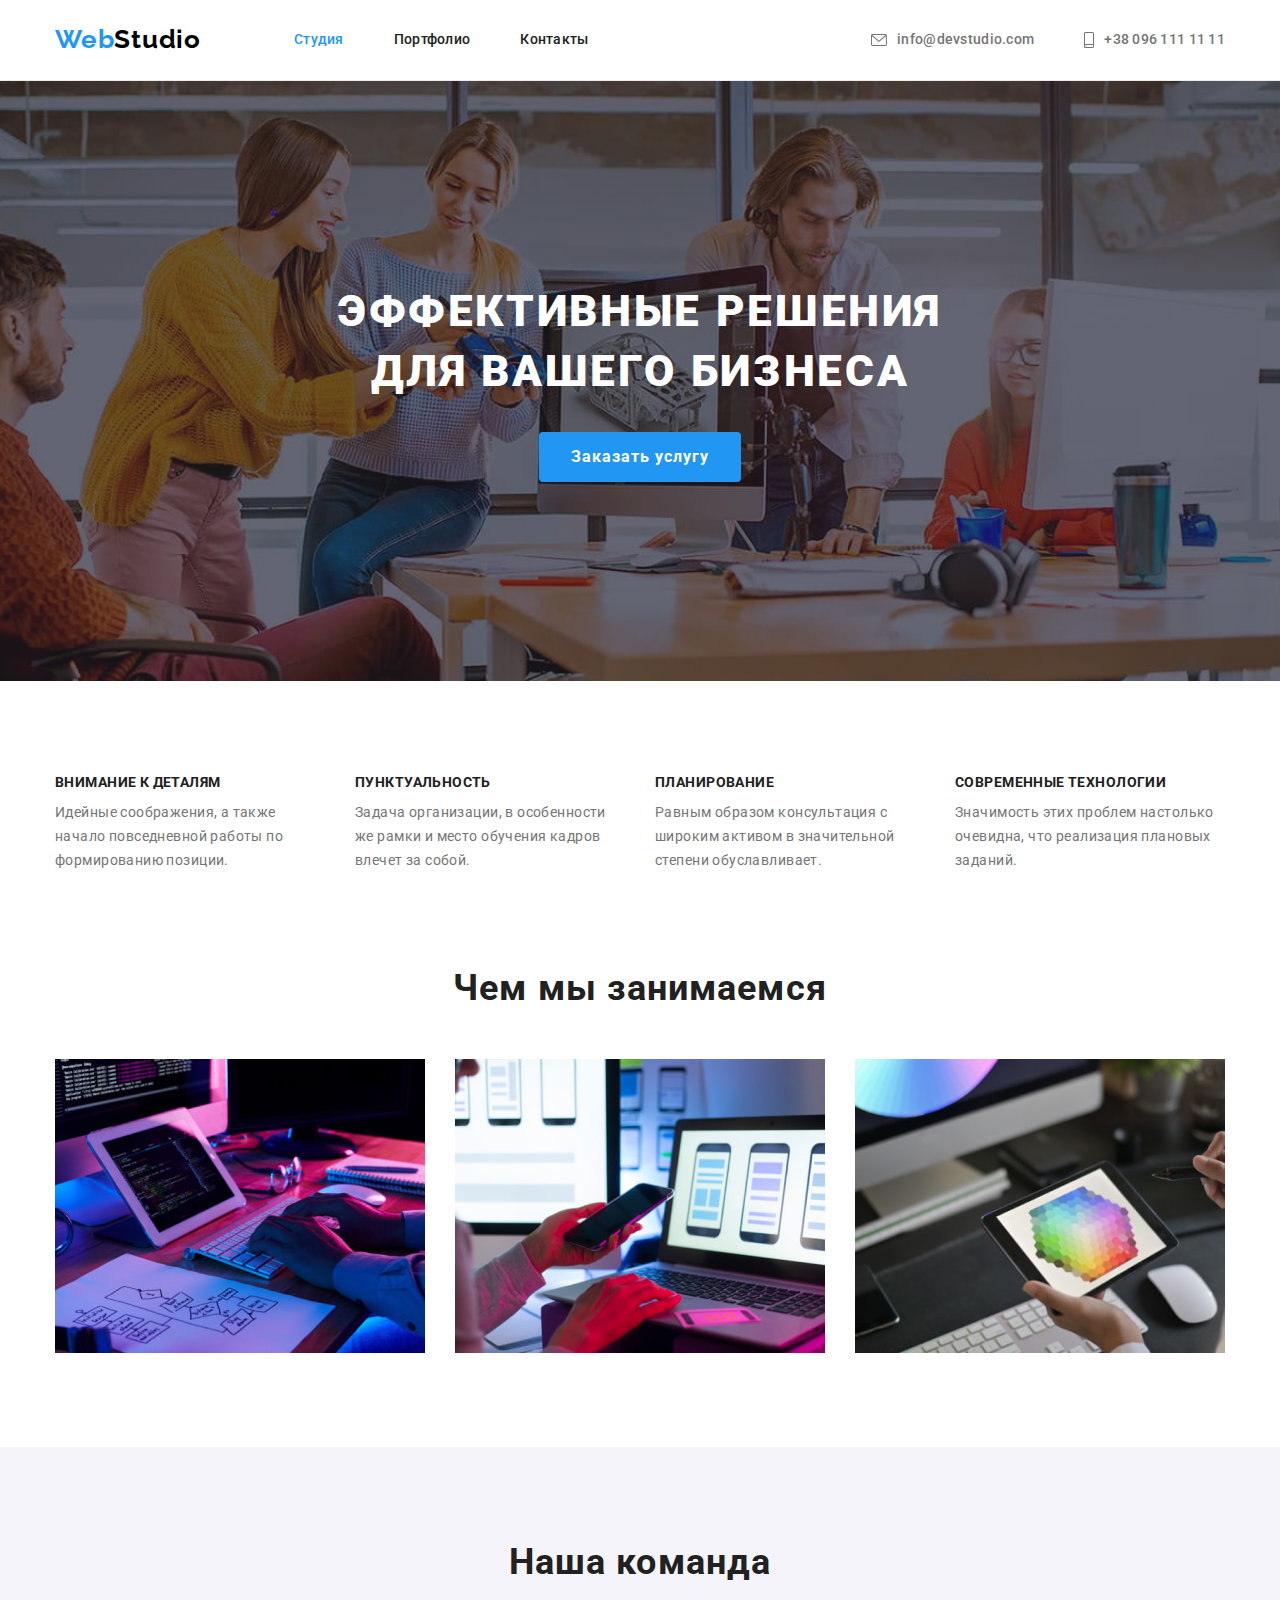
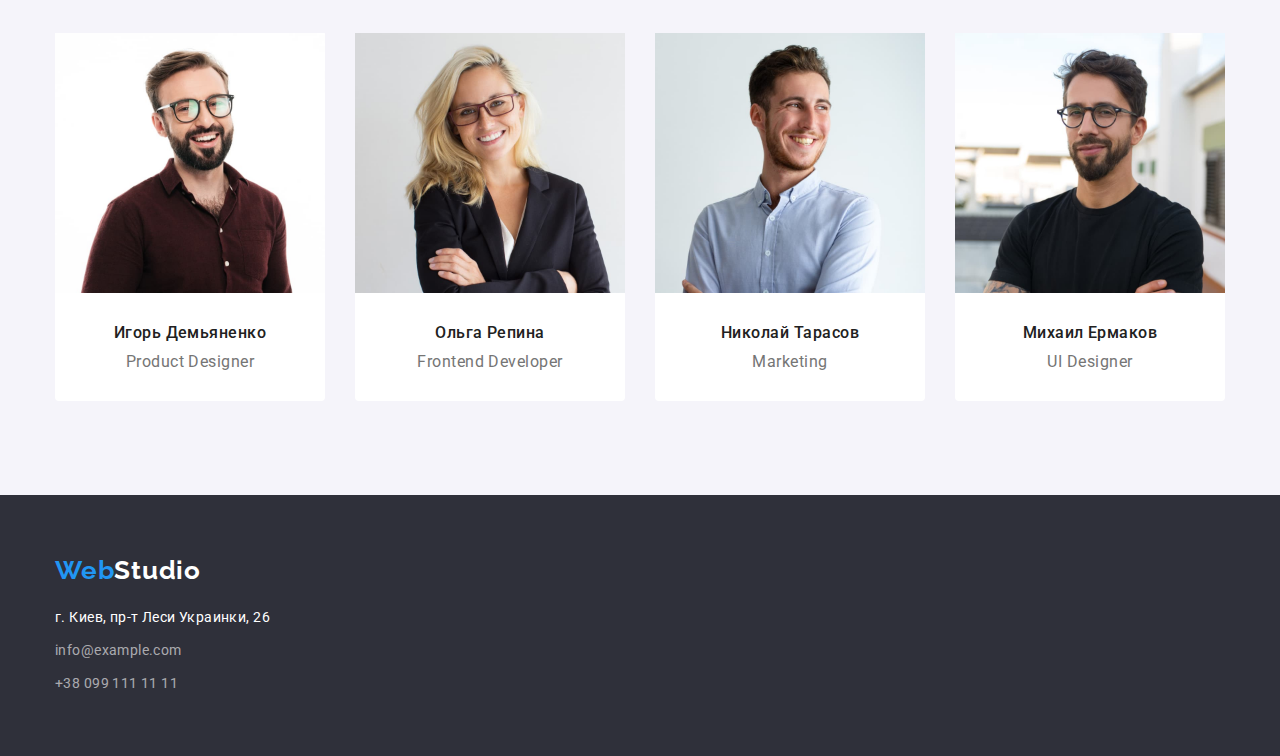
==== index.html @ 933cf980 "header icons" ====
<!DOCTYPE html>
<html lang="ru">
  <head>
    <meta charset="UTF-8" />
    <meta name="viewport" content="width=device-width, initial-scale=1.0" />
    <title>Студия</title>
    <link rel="preconnect" href="https://fonts.gstatic.com" />
    <link
      href="https://fonts.googleapis.com/css2?family=Raleway:wght@700&family=Roboto:wght@400;500;700;900&display=swap"
      rel="stylesheet"
    />
    <link rel="stylesheet" href="./css/modern-normalize.css" />
    <link rel="stylesheet" href="css/styles.css" />
  </head>
  <body>
    <header class="header">
      <div class="container header-container">
        <nav class="nav">
          <a class="logo header-logo" href="./index.html"
            >Web<span>Studio</span></a
          >
          <ul class="menu">
            <li class="menu-item">
              <a class="menu-link current" href="./index.html">Студия</a>
            </li>
            <li class="menu-item">
              <a class="menu-link" href="./portfolio.html">Портфолио</a>
            </li>
            <li class="menu-item"><a class="menu-link" href="">Контакты</a></li>
          </ul>
        </nav>
        <ul class="contacts">
          <li class="contacts-item">
            <a class="contacts-link" href="malito:info@devstudio.com"
              ><svg class="contacts-icon-envelope">
                <use href="./images/icons.svg#envelope"></use>
              </svg>
              info@devstudio.com</a
            >
          </li>
          <li class="contacts-item">
            <a class="contacts-link" href="tel:+380961111111"
              ><svg class="contacts-icon-smartphone">
                <use href="./images/icons.svg#smartphone"></use>
              </svg>
              +38 096 111 11 11</a
            >
          </li>
        </ul>
      </div>
    </header>
    <main>
      <section class="hero">
        <div class="container">
          <h1 class="hero-title">
            Эффективные решения<br />
            для вашего бизнеса
          </h1>
          <button class="hero-button" type="button">Заказать услугу</button>
        </div>
      </section>
      <section class="benefits">
        <div class="container">
          <h2 class="visually-hidden">Наши Преимущества</h2>
          <ul class="benefits-list">
            <li class="benefits-item">
              <h3 class="benefits-item-title">Внимание к деталям</h3>
              <p class="benefits-item-text">
                Идейные соображения, а также начало повседневной работы по
                формированию позиции.
              </p>
            </li>
            <li class="benefits-item">
              <h3 class="benefits-item-title">Пунктуальность</h3>
              <p class="benefits-item-text">
                Задача организации, в особенности же рамки и место обучения
                кадров влечет за собой.
              </p>
            </li>
            <li class="benefits-item">
              <h3 class="benefits-item-title">Планирование</h3>
              <p class="benefits-item-text">
                Равным образом консультация с широким активом в значительной
                степени обуславливает.
              </p>
            </li>
            <li class="benefits-item">
              <h3 class="benefits-item-title">Современные технологии</h3>
              <p class="benefits-item-text">
                Значимость этих проблем настолько очевидна, что реализация
                плановых заданий.
              </p>
            </li>
          </ul>
        </div>
      </section>
      <section class="activities">
        <div class="container">
          <h2 class="activities-title">Чем мы занимаемся</h2>
          <ul class="activities-list">
            <li class="activities-item">
              <img
                class="activities-image"
                src="./images/activities/activity1.jpg"
                alt="Разработка сайтов"
                width="370"
              />
            </li>
            <li class="activities-item">
              <img
                class="activities-image"
                src="./images/activities/activity2.jpg"
                alt="Разработка мобильных приложений"
                width="370"
              />
            </li>
            <li class="activities-item">
              <img
                class="activities-image"
                src="./images/activities/activity3.jpg"
                alt="Разработка дизайн макета сайта"
                width="370"
              />
            </li>
          </ul>
        </div>
      </section>
      <section class="team">
        <div class="container">
          <h2 class="team-title">Наша команда</h2>
          <ul class="team-list">
            <li class="team-item">
              <img
                class="team-photo"
                src="./images/team/igor.jpg"
                alt="Игорь Демьяненко"
                width="270"
              />
              <div class="team-content">
                <h3 class="team-name">Игорь Демьяненко</h3>
                <p class="team-position">Product Designer</p>
              </div>
            </li>
            <li class="team-item">
              <img
                class="team-photo"
                src="./images/team/olga.jpg"
                alt="Ольга Репина"
                width="270"
              />
              <div class="team-content">
                <h3 class="team-name">Ольга Репина</h3>
                <p class="team-position">Frontend Developer</p>
              </div>
            </li>
            <li class="team-item">
              <img
                class="team-photo"
                src="./images/team/nikolai.jpg"
                alt="Николай Тарасов"
                width="270"
              />
              <div class="team-content">
                <h3 class="team-name">Николай Тарасов</h3>
                <p class="team-position">Marketing</p>
              </div>
            </li>
            <li class="team-item">
              <img
                class="team-photo"
                src="./images/team/michail.jpg"
                alt="Михаил Ермаков"
                width="270"
              />
              <div class="team-content">
                <h3 class="team-name">Михаил Ермаков</h3>
                <p class="team-position">UI Designer</p>
              </div>
            </li>
          </ul>
        </div>
      </section>
    </main>
    <footer class="footer">
      <div class="container">
        <a class="logo footer-logo" href="./index.html"
          >Web<span>Studio</span></a
        >
        <address class="address">
          <p class="address-text">г. Киев, пр-т Леси Украинки, 26</p>
          <ul class="address-list">
            <li class="address-item">
              <a class="address-link" href="malito:info@example.com"
                >info@example.com</a
              >
            </li>
            <li class="address-item">
              <a class="address-link" href="tel:+380991111111"
                >+38 099 111 11 11</a
              >
            </li>
          </ul>
        </address>
      </div>
    </footer>
  </body>
</html>
---- css/styles.css ----
:root {
  --main-text-color: #757575;
  --title-text-color: #212121;
  --white-text-color: #ffffff;
  --black-text-color: #000000;
  --main-bg-color: #ffffff;
  --address-color-link: rgba(255, 255, 255, 0.6);
  --secondary-bg-color: #f5f4fa;
  --footer-bg-color: #2f303a;
  --hero-bg-color: #c4c4c4;
  --hero-overlay-color: rgba(47, 48, 58, 0.4);
  --accent-color: #2196f3;
  --border-color: #ececec;
  --border-color-works: #eeeeee;
}

body {
  font-family: Roboto, sans-serif;
  font-weight: 400;
  color: var(--main-text-color);
  background-color: var(--main-bg-color);
}

.visually-hidden {
  position: absolute;
  width: 1px;
  height: 1px;
  margin: -1px;
  border: 0;
  padding: 0;

  white-space: nowrap;
  clip-path: inset(100%);
  clip: rect(0 0 0 0);
  overflow: hidden;
}

.container {
  width: 1200px;
  margin-left: auto;
  margin-right: auto;
  padding-left: 15px;
  padding-right: 15px;
}

header,
footer,
section {
  max-width: 1600px;
  margin: 0 auto;
}

/* HEADER */

.header {
  border-bottom: 1px solid var(--border-color);
}

.header-container {
  display: flex;
  align-items: center;
}

.nav {
  display: flex;
  align-items: center;
}

.logo {
  font-family: Raleway, sans-serif;
  font-size: 26px;
  font-weight: 700;
  line-height: 1.19;
  letter-spacing: 0.03em;
  color: var(--accent-color);
}

.header-logo {
  margin-right: 93px;
  padding-top: 24px;
  padding-bottom: 25px;
}

.header-logo span {
  color: var(--black-text-color);
}

/* Menu */

.menu {
  display: flex;
}

.menu-item:not(:last-child) {
  margin-right: 50px;
}

.menu-link {
  display: block;
  padding-top: 32px;
  padding-bottom: 32px;

  font-size: 14px;
  font-weight: 500;
  line-height: 1.14;
  letter-spacing: 0.02em;
  color: var(--title-text-color);
}

.current {
  color: var(--accent-color);
}

.contacts {
  display: flex;
  margin-left: auto;
}

.contacts-item + .contacts-item {
  margin-left: 50px;
}

.contacts-link {
  display: flex;
  align-items: center;
  padding-top: 32px;
  padding-bottom: 32px;

  font-size: 14px;
  font-weight: 500;
  line-height: 1.14;
  letter-spacing: 0.02em;
  color: currentColor;
}

.contacts-icon-envelope {
  width: 16px;
  height: 12px;
  margin-right: 10px;
  fill: currentColor;
}

.contacts-icon-smartphone {
  width: 10px;
  height: 16px;
  margin-right: 10px;
  fill: currentColor;
}

.menu-link:hover,
.menu-link:focus,
.contacts-link:hover,
.contacts-link:focus {
  color: var(--accent-color);
  fill: var(--accent-color);
}

/* FOOTER */
.footer {
  background-color: var(--footer-bg-color);
  padding-top: 60px;
  padding-bottom: 60px;
}

.footer-logo {
  display: block;
  margin-bottom: 20px;
}

.footer-logo span {
  color: var(--white-text-color);
}

.address {
  font-size: 14px;
  font-style: inherit;
  line-height: 1.71;
  letter-spacing: 0.03em;
  color: var(--white-text-color);
}

.address-text {
  margin-bottom: 9px;
}

.address-item:not(:last-child) {
  margin-bottom: 9px;
}

.address-link {
  color: var(--address-color-link);
}

.address-link:hover,
.address-link:focus {
  color: var(--accent-color);
}

/* СТУДИЯ */

/* Hero */

.hero {
  padding-top: 200px;
  padding-bottom: 200px;
  height: 600px;

  text-align: center;

  background-color: var(--hero-bg-color);
  background-image: linear-gradient(
      to right,
      var(--hero-overlay-color),
      var(--hero-overlay-color)
    ),
    url(../images/hero.jpg);
  background-repeat: no-repeat;
  background-position: center, center -150px;
  background-size: cover, 1600px;
}

.hero-title {
  margin-bottom: 30px;

  font-size: 44px;
  font-weight: 900;
  line-height: 1.37;
  letter-spacing: 0.06em;
  text-transform: uppercase;
  color: var(--white-text-color);
}

.hero-button {
  padding-top: 10px;
  padding-bottom: 10px;
  padding-right: 32px;
  padding-left: 32px;

  font-size: 16px;
  font-weight: 700;
  line-height: 1.88;
  letter-spacing: 0.06em;
  color: var(--white-text-color);

  border: none;
  border-radius: 4px;
  cursor: pointer;
  background-color: var(--accent-color);
}

/* Benefits */

.benefits {
  padding-top: 94px;
  padding-bottom: 94px;
}

.benefits-list {
  display: flex;
  flex-wrap: wrap;
  margin-top: -30px;
  margin-left: -30px;
}

.benefits-item {
  flex-basis: calc(100% / 4 - 30px);
  margin-top: 30px;
  margin-left: 30px;
}

.benefits-item-title {
  margin-bottom: 10px;

  font-size: 14px;
  line-height: 1.14;
  letter-spacing: 0.03em;
  text-transform: uppercase;
}

.benefits-item-text {
  font-size: 14px;
  line-height: 1.71;
  letter-spacing: 0.03em;
}

/* Чем мы занимаемся */

.activities {
  padding-bottom: 94px;
}

.activities-title {
  margin-bottom: 50px;

  font-size: 36px;
  line-height: 1.17;
  letter-spacing: 0.03em;
  text-align: center;
}

.activities-list {
  display: flex;
  flex-wrap: wrap;
  margin-top: -30px;
  margin-left: -30px;
}

.activities-item {
  margin-top: 30px;
  margin-left: 30px;
  flex-basis: calc(100% / 3 - 30px);
}

/* Наша команда */

.team {
  padding-top: 94px;
  padding-bottom: 94px;

  background-color: var(--secondary-bg-color);
}

.team-title {
  margin-bottom: 50px;

  font-size: 36px;
  line-height: 1.17;
  letter-spacing: 0.03em;
  text-align: center;
}

.team-list {
  display: flex;
  flex-wrap: wrap;
  margin-top: -30px;
  margin-left: -30px;
}

.team-item {
  flex-basis: calc(100% / 4 - 30px);
  margin-top: 30px;
  margin-left: 30px;

  border-bottom-left-radius: 4px;
  border-bottom-right-radius: 4px;
  background-color: var(--main-bg-color);
}

.team-content {
  padding-top: 30px;
  padding-right: 20px;
  padding-bottom: 30px;
  padding-left: 20px;

  text-align: center;
}

.team-name {
  margin-bottom: 10px;

  font-size: 16px;
  font-weight: 500;
  line-height: 1.19;
  letter-spacing: 0.03em;
}

.team-position {
  font-size: 16px;
  line-height: 1.19;
  letter-spacing: 0.03em;
}

/* ПОРТФОЛИО */

/* Фильтры */

.works {
  padding-top: 94px;
  padding-bottom: 94px;
}

.filters {
  display: flex;
  justify-content: center;
  margin-bottom: 50px;
}

.filters-item:not(:last-child) {
  margin-right: 8px;
}

.filters-button {
  padding-top: 6px;
  padding-bottom: 6px;
  padding-right: 22px;
  padding-left: 22px;

  font-size: 16px;
  font-weight: 500;
  line-height: 1.63;
  letter-spacing: 0.03em;
  color: var(--title-text-color);

  border: none;
  border-radius: 4px;
  cursor: pointer;
  background-color: var(--secondary-bg-color);
}

.filters-button:hover,
.filters-button:focus {
  background-color: var(--accent-color);
  color: var(--white-text-color);
}

/* Наши работы */

.works-list {
  display: flex;
  flex-wrap: wrap;
  margin-top: -30px;
  margin-left: -30px;
}

.works-item {
  margin-top: 30px;
  margin-left: 30px;
  flex-basis: calc(100% / 3 - 30px);
}

.works-content {
  padding-top: 20px;
  padding-bottom: 20px;
  padding-right: 24px;
  padding-left: 24px;

  border-right: 1px solid var(--border-color-works);
  border-left: 1px solid var(--border-color-works);
  border-bottom: 1px solid var(--border-color-works);
}

.works-item-title {
  margin-bottom: 4px;

  font-size: 18px;
  line-height: 2;
  letter-spacing: 0.06em;
}

.works-item-text {
  font-size: 16px;
  line-height: 1.88;
  letter-spacing: 0.03em;
}
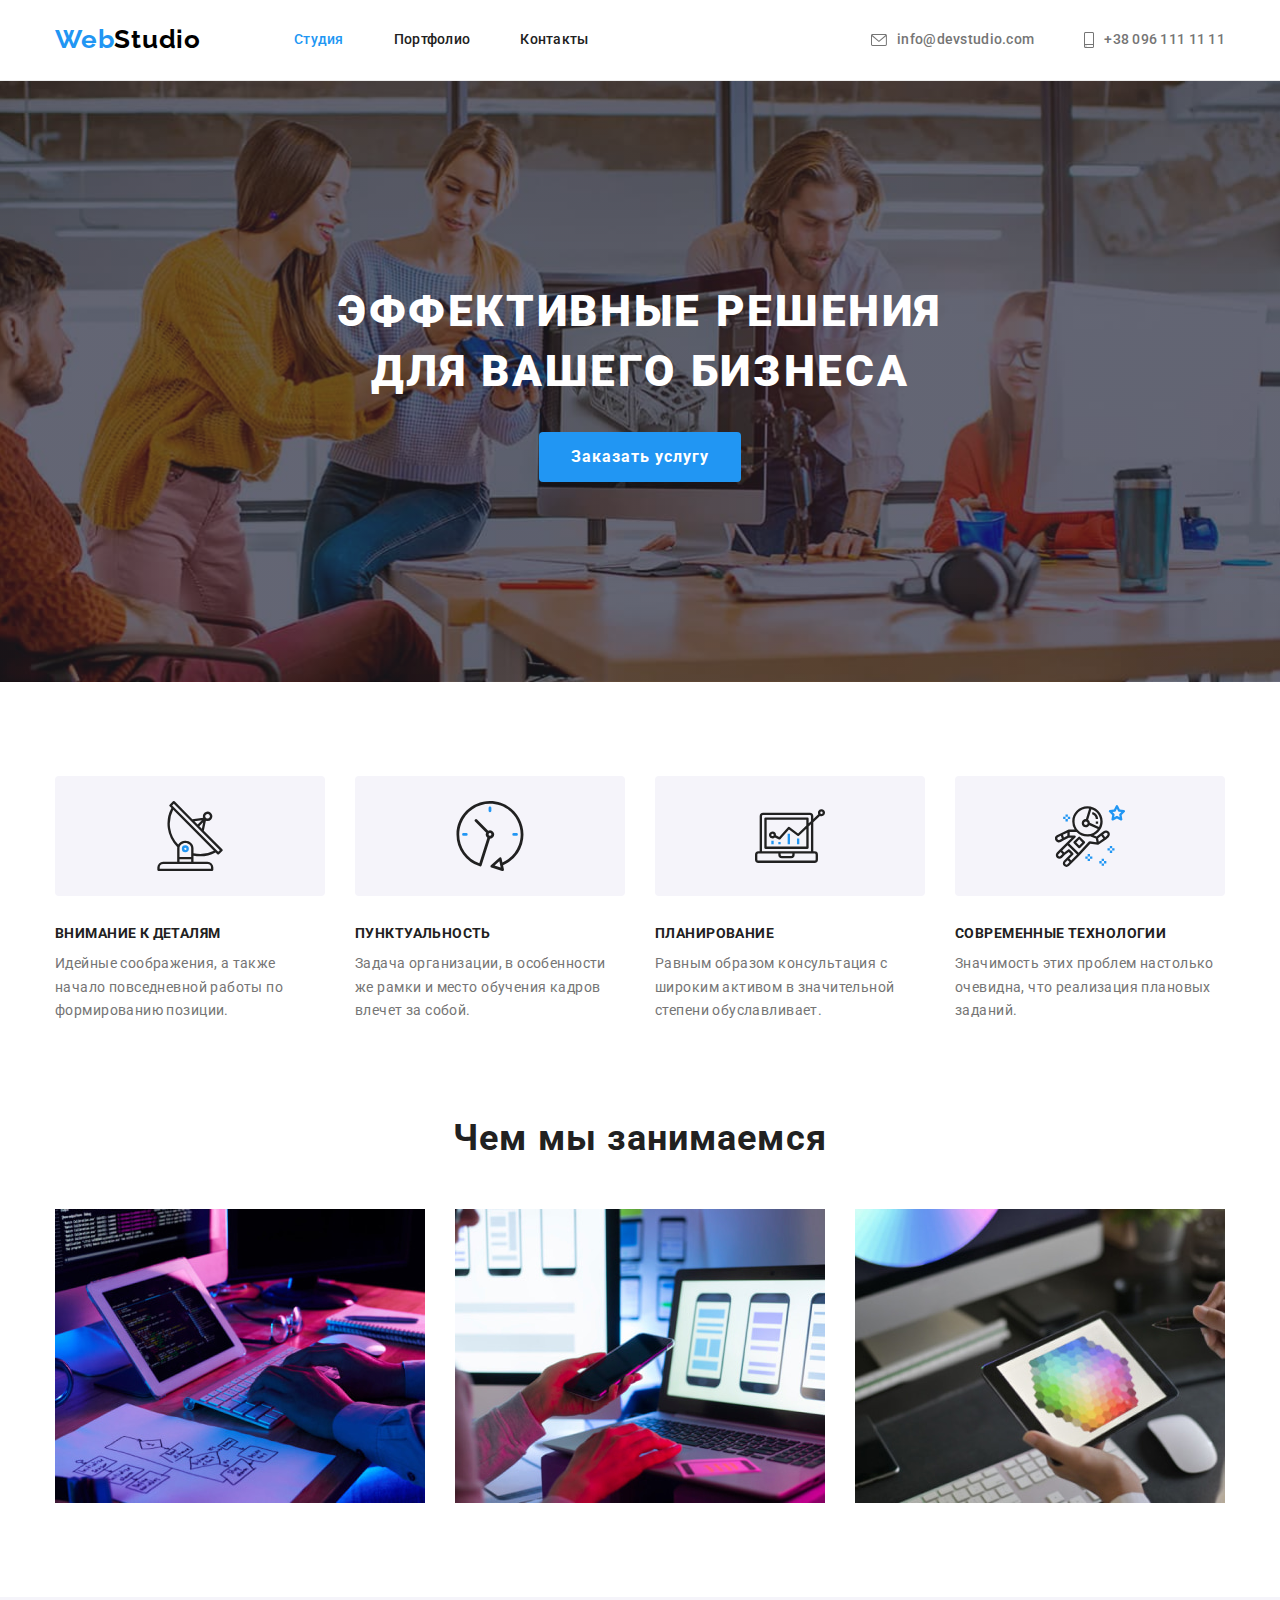
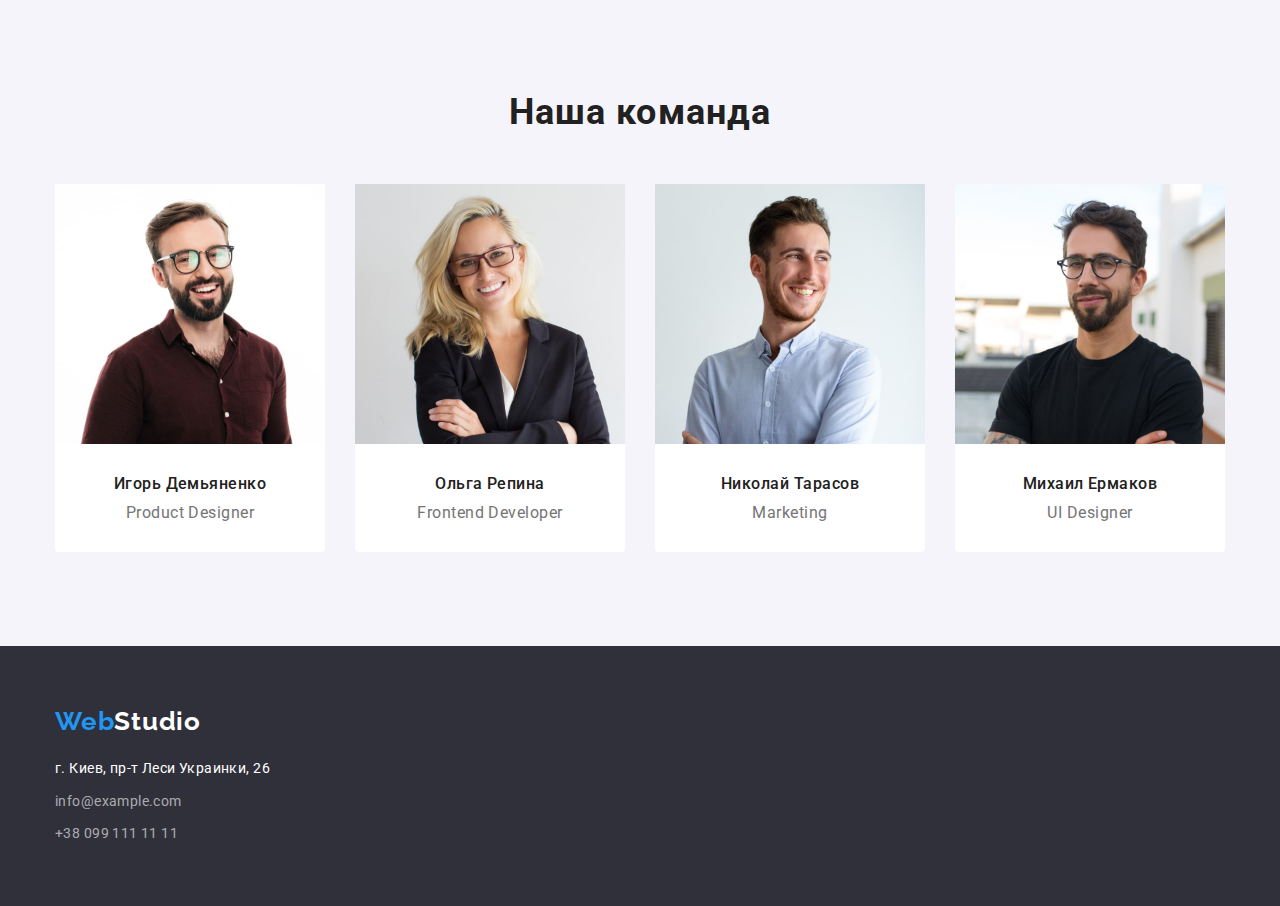
==== commit 428b1abb: "added icons to benefits" ====
--- a/index.html
+++ b/index.html
@@ -64,6 +64,11 @@
           <h2 class="visually-hidden">Наши Преимущества</h2>
           <ul class="benefits-list">
             <li class="benefits-item">
+              <div class="benefits-thumb">
+                <svg class="benefits-svg">
+                  <use href="./images/icons.svg#antenna"></use>
+                </svg>
+              </div>
               <h3 class="benefits-item-title">Внимание к деталям</h3>
               <p class="benefits-item-text">
                 Идейные соображения, а также начало повседневной работы по
@@ -71,6 +76,11 @@
               </p>
             </li>
             <li class="benefits-item">
+              <div class="benefits-thumb">
+                <svg class="benefits-svg">
+                  <use href="./images/icons.svg#clock"></use>
+                </svg>
+              </div>
               <h3 class="benefits-item-title">Пунктуальность</h3>
               <p class="benefits-item-text">
                 Задача организации, в особенности же рамки и место обучения
@@ -78,6 +88,11 @@
               </p>
             </li>
             <li class="benefits-item">
+              <div class="benefits-thumb">
+                <svg class="benefits-svg">
+                  <use href="./images/icons.svg#diagram"></use>
+                </svg>
+              </div>
               <h3 class="benefits-item-title">Планирование</h3>
               <p class="benefits-item-text">
                 Равным образом консультация с широким активом в значительной
@@ -85,6 +100,11 @@
               </p>
             </li>
             <li class="benefits-item">
+              <div class="benefits-thumb">
+                <svg class="benefits-svg">
+                  <use href="./images/icons.svg#astronaut"></use>
+                </svg>
+              </div>
               <h3 class="benefits-item-title">Современные технологии</h3>
               <p class="benefits-item-text">
                 Значимость этих проблем настолько очевидна, что реализация
--- a/css/styles.css
+++ b/css/styles.css
@@ -203,7 +203,6 @@
 .hero {
   padding-top: 200px;
   padding-bottom: 200px;
-  height: 600px;
 
   text-align: center;
 
@@ -215,8 +214,8 @@
     ),
     url(../images/hero.jpg);
   background-repeat: no-repeat;
-  background-position: center, center -150px;
-  background-size: cover, 1600px;
+  background-position: center;
+  background-size: cover;
 }
 
 .hero-title {
@@ -268,6 +267,23 @@
   margin-left: 30px;
 }
 
+.benefits-thumb {
+  margin-bottom: 30px;
+  display: flex;
+  justify-content: center;
+  align-items: center;
+  width: 270px;
+  height: 120px;
+
+  border-radius: 4px;
+  background-color: var(--secondary-bg-color);
+}
+
+.benefits-svg {
+  width: 70px;
+  height: 70px;
+}
+
 .benefits-item-title {
   margin-bottom: 10px;
 
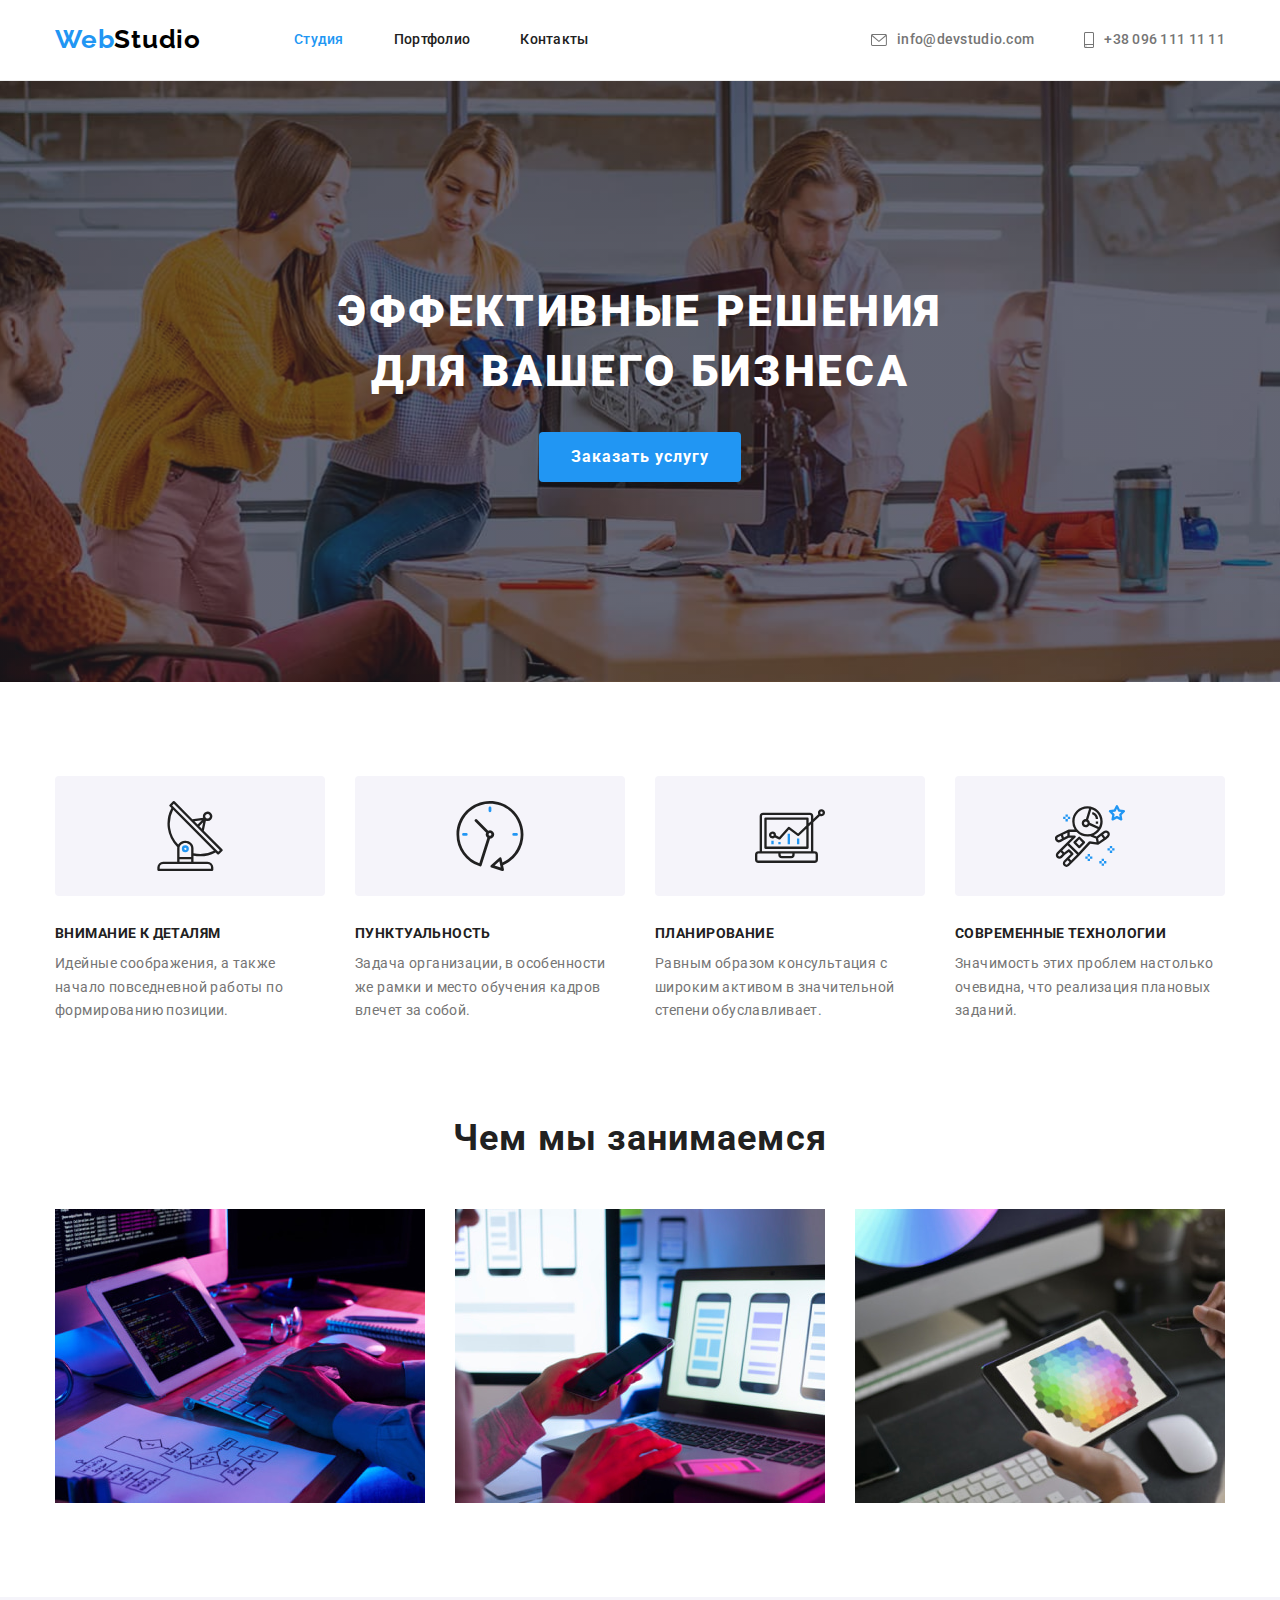
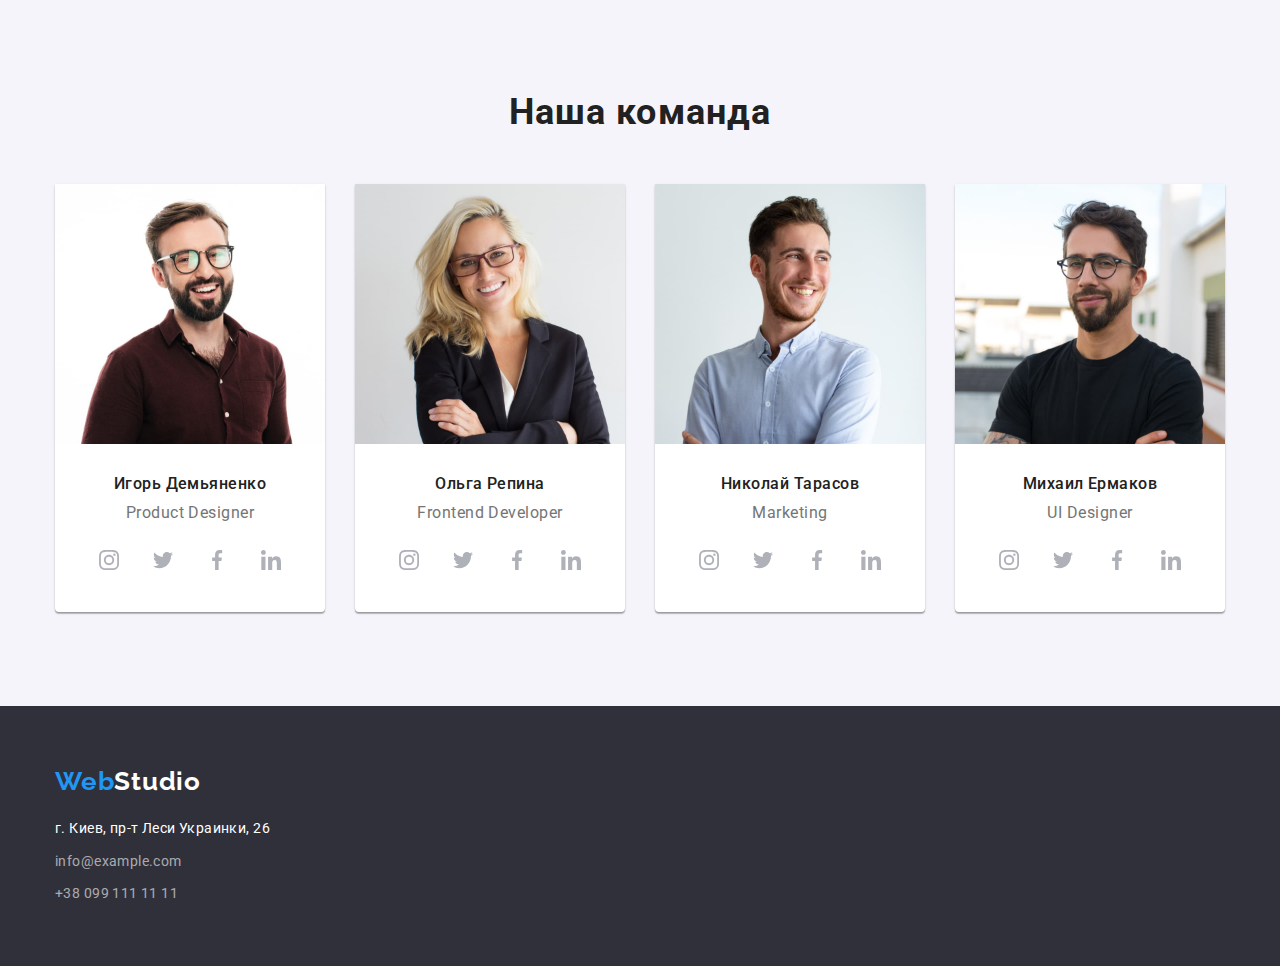
==== commit 7679f90f: "added social icons and shadows to team cards" ====
--- a/index.html
+++ b/index.html
@@ -159,6 +159,36 @@
               <div class="team-content">
                 <h3 class="team-name">Игорь Демьяненко</h3>
                 <p class="team-position">Product Designer</p>
+                <ul class="team-social">
+                  <li class="team-social-item">
+                    <a href="https://instagram.com" class="team-social-link">
+                      <svg class="team-social-svg">
+                        <use href="./images/icons.svg#instagram"></use>
+                      </svg>
+                    </a>
+                  </li>
+                  <li class="team-social-item">
+                    <a href="https://twitter.com" class="team-social-link">
+                      <svg class="team-social-svg">
+                        <use href="./images/icons.svg#twitter"></use>
+                      </svg>
+                    </a>
+                  </li>
+                  <li class="team-social-item">
+                    <a href="https://facebook.com" class="team-social-link">
+                      <svg class="team-social-svg">
+                        <use href="./images/icons.svg#facebook"></use>
+                      </svg>
+                    </a>
+                  </li>
+                  <li class="team-social-item">
+                    <a href="https://linkedin.com" class="team-social-link">
+                      <svg class="team-social-svg">
+                        <use href="./images/icons.svg#linkedin"></use>
+                      </svg>
+                    </a>
+                  </li>
+                </ul>
               </div>
             </li>
             <li class="team-item">
@@ -171,6 +201,36 @@
               <div class="team-content">
                 <h3 class="team-name">Ольга Репина</h3>
                 <p class="team-position">Frontend Developer</p>
+                <ul class="team-social">
+                  <li class="team-social-item">
+                    <a href="https://instagram.com" class="team-social-link">
+                      <svg class="team-social-svg">
+                        <use href="./images/icons.svg#instagram"></use>
+                      </svg>
+                    </a>
+                  </li>
+                  <li class="team-social-item">
+                    <a href="https://twitter.com" class="team-social-link">
+                      <svg class="team-social-svg">
+                        <use href="./images/icons.svg#twitter"></use>
+                      </svg>
+                    </a>
+                  </li>
+                  <li class="team-social-item">
+                    <a href="https://facebook.com" class="team-social-link">
+                      <svg class="team-social-svg">
+                        <use href="./images/icons.svg#facebook"></use>
+                      </svg>
+                    </a>
+                  </li>
+                  <li class="team-social-item">
+                    <a href="https://linkedin.com" class="team-social-link">
+                      <svg class="team-social-svg">
+                        <use href="./images/icons.svg#linkedin"></use>
+                      </svg>
+                    </a>
+                  </li>
+                </ul>
               </div>
             </li>
             <li class="team-item">
@@ -183,6 +243,36 @@
               <div class="team-content">
                 <h3 class="team-name">Николай Тарасов</h3>
                 <p class="team-position">Marketing</p>
+                <ul class="team-social">
+                  <li class="team-social-item">
+                    <a href="https://instagram.com" class="team-social-link">
+                      <svg class="team-social-svg">
+                        <use href="./images/icons.svg#instagram"></use>
+                      </svg>
+                    </a>
+                  </li>
+                  <li class="team-social-item">
+                    <a href="https://twitter.com" class="team-social-link">
+                      <svg class="team-social-svg">
+                        <use href="./images/icons.svg#twitter"></use>
+                      </svg>
+                    </a>
+                  </li>
+                  <li class="team-social-item">
+                    <a href="https://facebook.com" class="team-social-link">
+                      <svg class="team-social-svg">
+                        <use href="./images/icons.svg#facebook"></use>
+                      </svg>
+                    </a>
+                  </li>
+                  <li class="team-social-item">
+                    <a href="https://linkedin.com" class="team-social-link">
+                      <svg class="team-social-svg">
+                        <use href="./images/icons.svg#linkedin"></use>
+                      </svg>
+                    </a>
+                  </li>
+                </ul>
               </div>
             </li>
             <li class="team-item">
@@ -195,6 +285,36 @@
               <div class="team-content">
                 <h3 class="team-name">Михаил Ермаков</h3>
                 <p class="team-position">UI Designer</p>
+                <ul class="team-social">
+                  <li class="team-social-item">
+                    <a href="https://instagram.com" class="team-social-link">
+                      <svg class="team-social-svg">
+                        <use href="./images/icons.svg#instagram"></use>
+                      </svg>
+                    </a>
+                  </li>
+                  <li class="team-social-item">
+                    <a href="https://twitter.com" class="team-social-link">
+                      <svg class="team-social-svg">
+                        <use href="./images/icons.svg#twitter"></use>
+                      </svg>
+                    </a>
+                  </li>
+                  <li class="team-social-item">
+                    <a href="https://facebook.com" class="team-social-link">
+                      <svg class="team-social-svg">
+                        <use href="./images/icons.svg#facebook"></use>
+                      </svg>
+                    </a>
+                  </li>
+                  <li class="team-social-item">
+                    <a href="https://linkedin.com" class="team-social-link">
+                      <svg class="team-social-svg">
+                        <use href="./images/icons.svg#linkedin"></use>
+                      </svg>
+                    </a>
+                  </li>
+                </ul>
               </div>
             </li>
           </ul>
--- a/css/styles.css
+++ b/css/styles.css
@@ -12,6 +12,8 @@
   --accent-color: #2196f3;
   --border-color: #ececec;
   --border-color-works: #eeeeee;
+  --team-svg-color: #afb1b8;
+  --team-svg-white-color: #ffffff;
 }
 
 body {
@@ -360,6 +362,8 @@
   border-bottom-left-radius: 4px;
   border-bottom-right-radius: 4px;
   background-color: var(--main-bg-color);
+  box-shadow: 0px 1px 3px rgba(0, 0, 0, 0.12), 0px 1px 1px rgba(0, 0, 0, 0.14),
+    0px 2px 1px rgba(0, 0, 0, 0.2);
 }
 
 .team-content {
@@ -381,9 +385,45 @@
 }
 
 .team-position {
+  margin-bottom: 16px;
+
   font-size: 16px;
   line-height: 1.19;
   letter-spacing: 0.03em;
+}
+
+.team-social {
+  display: flex;
+  justify-content: center;
+}
+
+.team-social-item:not(:last-child) {
+  margin-right: 10px;
+}
+
+.team-social-link {
+  display: flex;
+  justify-content: center;
+  align-items: center;
+  width: 44px;
+  height: 44px;
+  border-radius: 50%;
+}
+
+.team-social-svg {
+  width: 20px;
+  height: 20px;
+  fill: var(--team-svg-color);
+}
+
+.team-social-link:hover,
+.team-social-link:focus {
+  background-color: var(--accent-color);
+}
+
+.team-social-link:hover .team-social-svg,
+.team-social-link:focus .team-social-svg {
+  fill: var(--team-svg-white-color);
 }
 
 /* ПОРТФОЛИО */
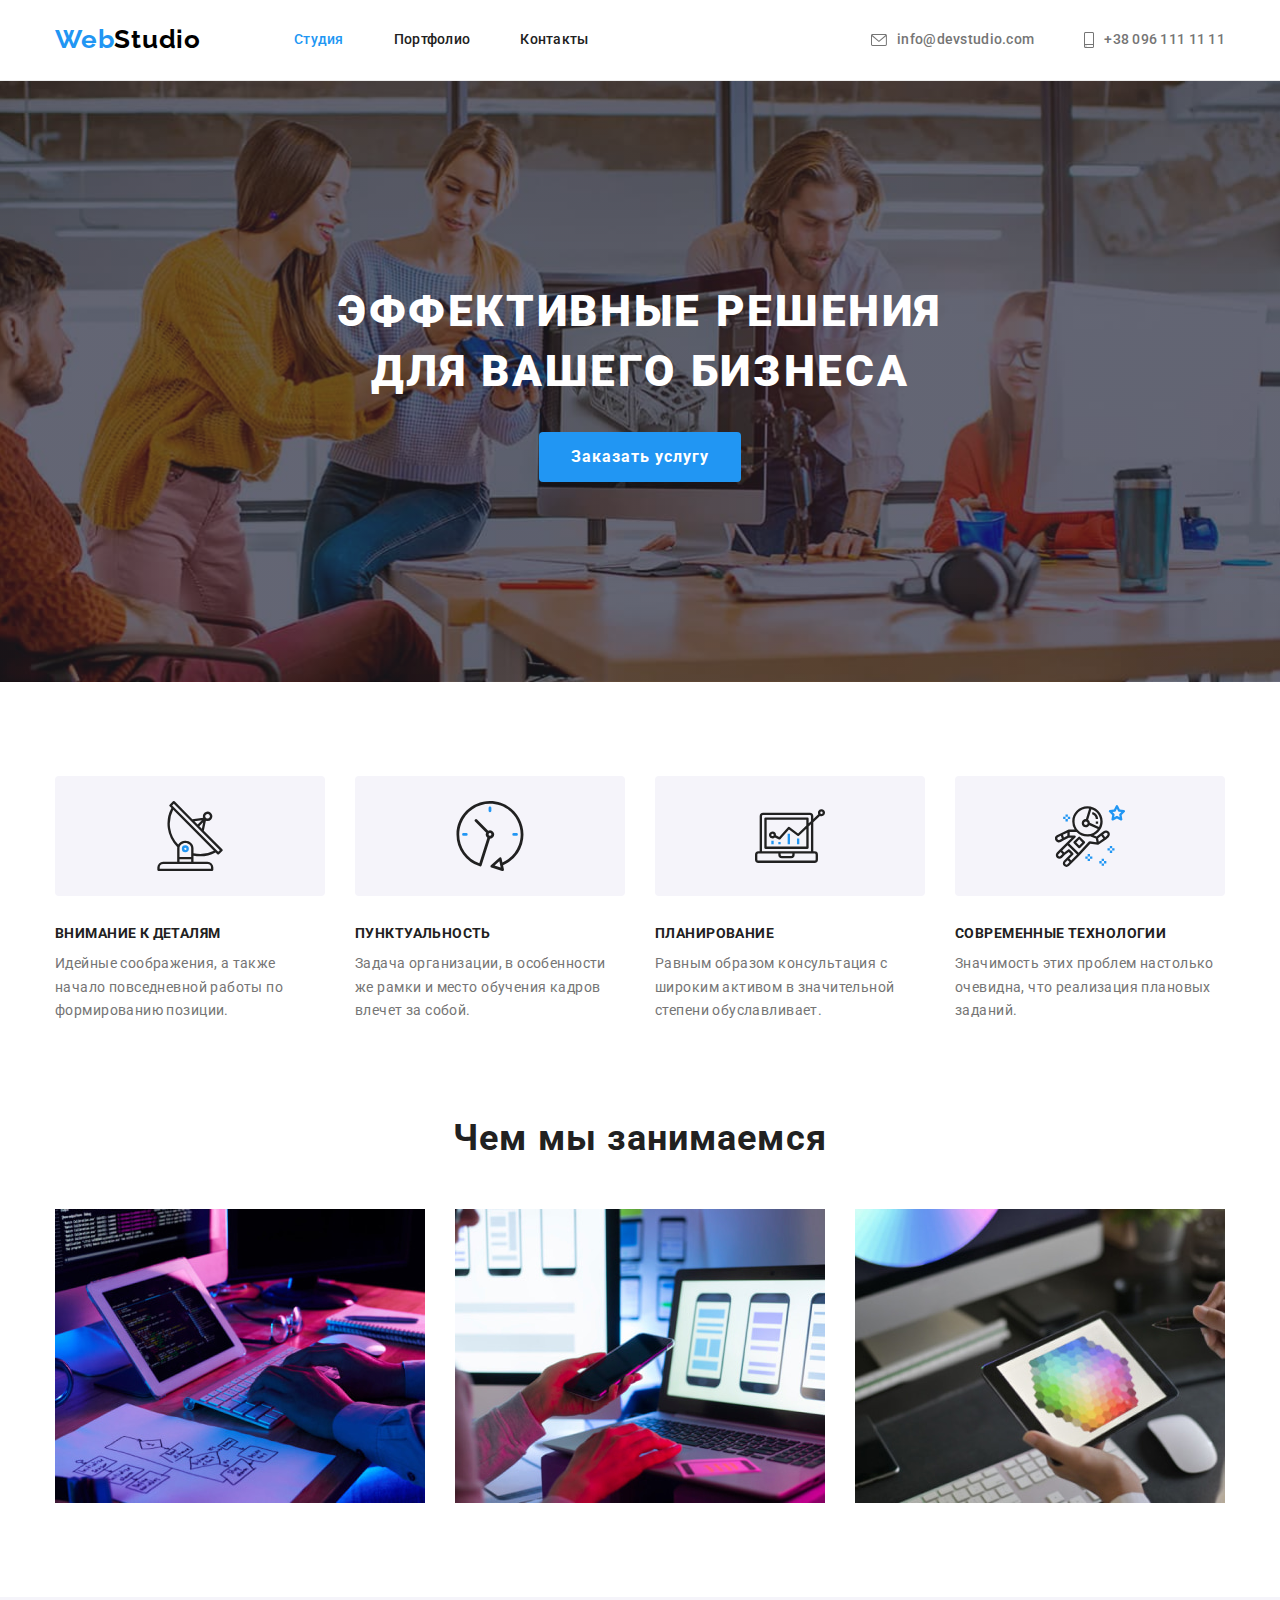
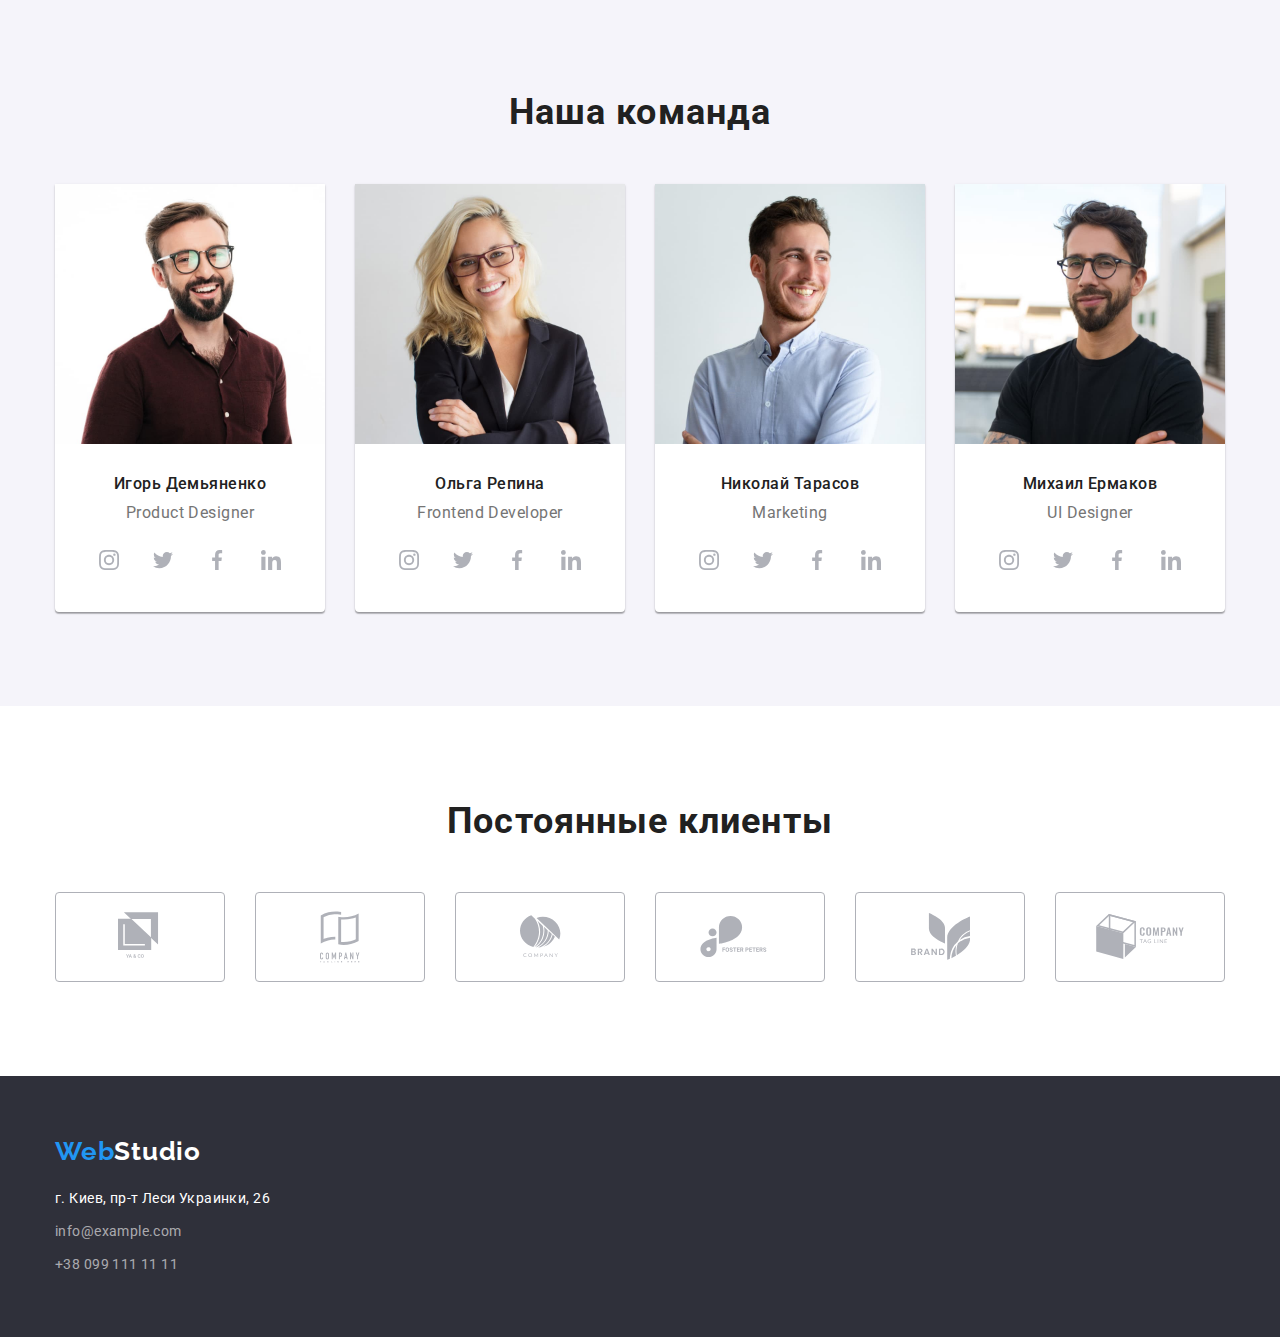
==== commit 0a940606: "added section clients" ====
--- a/index.html
+++ b/index.html
@@ -161,28 +161,44 @@
                 <p class="team-position">Product Designer</p>
                 <ul class="team-social">
                   <li class="team-social-item">
-                    <a href="https://instagram.com" class="team-social-link">
+                    <a
+                      href="https://instagram.com"
+                      class="team-social-link"
+                      target="_blank"
+                    >
                       <svg class="team-social-svg">
                         <use href="./images/icons.svg#instagram"></use>
                       </svg>
                     </a>
                   </li>
                   <li class="team-social-item">
-                    <a href="https://twitter.com" class="team-social-link">
+                    <a
+                      href="https://twitter.com"
+                      class="team-social-link"
+                      target="_blank"
+                    >
                       <svg class="team-social-svg">
                         <use href="./images/icons.svg#twitter"></use>
                       </svg>
                     </a>
                   </li>
                   <li class="team-social-item">
-                    <a href="https://facebook.com" class="team-social-link">
+                    <a
+                      href="https://facebook.com"
+                      class="team-social-link"
+                      target="_blank"
+                    >
                       <svg class="team-social-svg">
                         <use href="./images/icons.svg#facebook"></use>
                       </svg>
                     </a>
                   </li>
                   <li class="team-social-item">
-                    <a href="https://linkedin.com" class="team-social-link">
+                    <a
+                      href="https://linkedin.com"
+                      class="team-social-link"
+                      target="_blank"
+                    >
                       <svg class="team-social-svg">
                         <use href="./images/icons.svg#linkedin"></use>
                       </svg>
@@ -203,28 +219,44 @@
                 <p class="team-position">Frontend Developer</p>
                 <ul class="team-social">
                   <li class="team-social-item">
-                    <a href="https://instagram.com" class="team-social-link">
+                    <a
+                      href="https://instagram.com"
+                      class="team-social-link"
+                      target="_blank"
+                    >
                       <svg class="team-social-svg">
                         <use href="./images/icons.svg#instagram"></use>
                       </svg>
                     </a>
                   </li>
                   <li class="team-social-item">
-                    <a href="https://twitter.com" class="team-social-link">
+                    <a
+                      href="https://twitter.com"
+                      class="team-social-link"
+                      target="_blank"
+                    >
                       <svg class="team-social-svg">
                         <use href="./images/icons.svg#twitter"></use>
                       </svg>
                     </a>
                   </li>
                   <li class="team-social-item">
-                    <a href="https://facebook.com" class="team-social-link">
+                    <a
+                      href="https://facebook.com"
+                      class="team-social-link"
+                      target="_blank"
+                    >
                       <svg class="team-social-svg">
                         <use href="./images/icons.svg#facebook"></use>
                       </svg>
                     </a>
                   </li>
                   <li class="team-social-item">
-                    <a href="https://linkedin.com" class="team-social-link">
+                    <a
+                      href="https://linkedin.com"
+                      class="team-social-link"
+                      target="_blank"
+                    >
                       <svg class="team-social-svg">
                         <use href="./images/icons.svg#linkedin"></use>
                       </svg>
@@ -245,28 +277,44 @@
                 <p class="team-position">Marketing</p>
                 <ul class="team-social">
                   <li class="team-social-item">
-                    <a href="https://instagram.com" class="team-social-link">
+                    <a
+                      href="https://instagram.com"
+                      class="team-social-link"
+                      target="_blank"
+                    >
                       <svg class="team-social-svg">
                         <use href="./images/icons.svg#instagram"></use>
                       </svg>
                     </a>
                   </li>
                   <li class="team-social-item">
-                    <a href="https://twitter.com" class="team-social-link">
+                    <a
+                      href="https://twitter.com"
+                      class="team-social-link"
+                      target="_blank"
+                    >
                       <svg class="team-social-svg">
                         <use href="./images/icons.svg#twitter"></use>
                       </svg>
                     </a>
                   </li>
                   <li class="team-social-item">
-                    <a href="https://facebook.com" class="team-social-link">
+                    <a
+                      href="https://facebook.com"
+                      class="team-social-link"
+                      target="_blank"
+                    >
                       <svg class="team-social-svg">
                         <use href="./images/icons.svg#facebook"></use>
                       </svg>
                     </a>
                   </li>
                   <li class="team-social-item">
-                    <a href="https://linkedin.com" class="team-social-link">
+                    <a
+                      href="https://linkedin.com"
+                      class="team-social-link"
+                      target="_blank"
+                    >
                       <svg class="team-social-svg">
                         <use href="./images/icons.svg#linkedin"></use>
                       </svg>
@@ -287,28 +335,44 @@
                 <p class="team-position">UI Designer</p>
                 <ul class="team-social">
                   <li class="team-social-item">
-                    <a href="https://instagram.com" class="team-social-link">
+                    <a
+                      href="https://instagram.com"
+                      class="team-social-link"
+                      target="_blank"
+                    >
                       <svg class="team-social-svg">
                         <use href="./images/icons.svg#instagram"></use>
                       </svg>
                     </a>
                   </li>
                   <li class="team-social-item">
-                    <a href="https://twitter.com" class="team-social-link">
+                    <a
+                      href="https://twitter.com"
+                      class="team-social-link"
+                      target="_blank"
+                    >
                       <svg class="team-social-svg">
                         <use href="./images/icons.svg#twitter"></use>
                       </svg>
                     </a>
                   </li>
                   <li class="team-social-item">
-                    <a href="https://facebook.com" class="team-social-link">
+                    <a
+                      href="https://facebook.com"
+                      class="team-social-link"
+                      target="_blank"
+                    >
                       <svg class="team-social-svg">
                         <use href="./images/icons.svg#facebook"></use>
                       </svg>
                     </a>
                   </li>
                   <li class="team-social-item">
-                    <a href="https://linkedin.com" class="team-social-link">
+                    <a
+                      href="https://linkedin.com"
+                      class="team-social-link"
+                      target="_blank"
+                    >
                       <svg class="team-social-svg">
                         <use href="./images/icons.svg#linkedin"></use>
                       </svg>
@@ -316,6 +380,55 @@
                   </li>
                 </ul>
               </div>
+            </li>
+          </ul>
+        </div>
+      </section>
+      <section class="clients">
+        <div class="container">
+          <h2 class="clients-title">Постоянные клиенты</h2>
+          <ul class="clients-list">
+            <li class="clients-item">
+              <a href="" class="clients-link" target="_blank">
+                <svg class="clients-svg" width="44.27" height="49.23">
+                  <use href="./images/icons.svg#logo-1"></use>
+                </svg>
+              </a>
+            </li>
+            <li class="clients-item">
+              <a href="" class="clients-link" target="_blank">
+                <svg class="clients-svg" width="40" height="52">
+                  <use href="./images/icons.svg#logo-2"></use>
+                </svg>
+              </a>
+            </li>
+            <li class="clients-item">
+              <a href="" class="clients-link" target="_blank">
+                <svg class="clients-svg" width="41" height="42.6">
+                  <use href="./images/icons.svg#logo-3"></use>
+                </svg>
+              </a>
+            </li>
+            <li class="clients-item">
+              <a href="" class="clients-link" target="_blank">
+                <svg class="clients-svg" width="79.66" height="42.02">
+                  <use href="./images/icons.svg#logo-4"></use>
+                </svg>
+              </a>
+            </li>
+            <li class="clients-item">
+              <a href="" class="clients-link" target="_blank">
+                <svg class="clients-svg" width="59" height="47">
+                  <use href="./images/icons.svg#logo-5"></use>
+                </svg>
+              </a>
+            </li>
+            <li class="clients-item">
+              <a href="" class="clients-link" target="_blank">
+                <svg class="clients-svg" width="88.48" height="45.44">
+                  <use href="./images/icons.svg#logo-6"></use>
+                </svg>
+              </a>
             </li>
           </ul>
         </div>
--- a/css/styles.css
+++ b/css/styles.css
@@ -16,6 +16,16 @@
   --team-svg-white-color: #ffffff;
 }
 
+h1,
+h2,
+h3,
+h4,
+h5,
+h6 {
+  font-weight: 700;
+  color: var(--title-text-color);
+}
+
 body {
   font-family: Roboto, sans-serif;
   font-weight: 400;
@@ -426,6 +436,58 @@
   fill: var(--team-svg-white-color);
 }
 
+/* Постоянные клиенты */
+
+.clients {
+  padding-top: 94px;
+  padding-bottom: 94px;
+
+  text-align: center;
+}
+
+.clients-title {
+  margin-bottom: 50px;
+
+  font-size: 36px;
+  line-height: 1.17;
+  letter-spacing: 0.03em;
+}
+
+.clients-list {
+  display: flex;
+  flex-wrap: wrap;
+  margin-right: -30px;
+}
+
+.clients-item {
+  margin-right: 30px;
+}
+
+.clients-link {
+  display: flex;
+  justify-content: center;
+  align-items: center;
+  width: 170px;
+  height: 90px;
+
+  border-radius: 4px;
+  border: 1px solid var(--team-svg-color);
+}
+
+.clients-svg {
+  fill: var(--team-svg-color);
+}
+
+.clients-link:hover,
+.clients-link:focus {
+  border: 1px solid var(--accent-color);
+}
+
+.clients-link:hover .clients-svg,
+.clients-link:focus .clients-svg {
+  fill: var(--accent-color);
+}
+
 /* ПОРТФОЛИО */
 
 /* Фильтры */
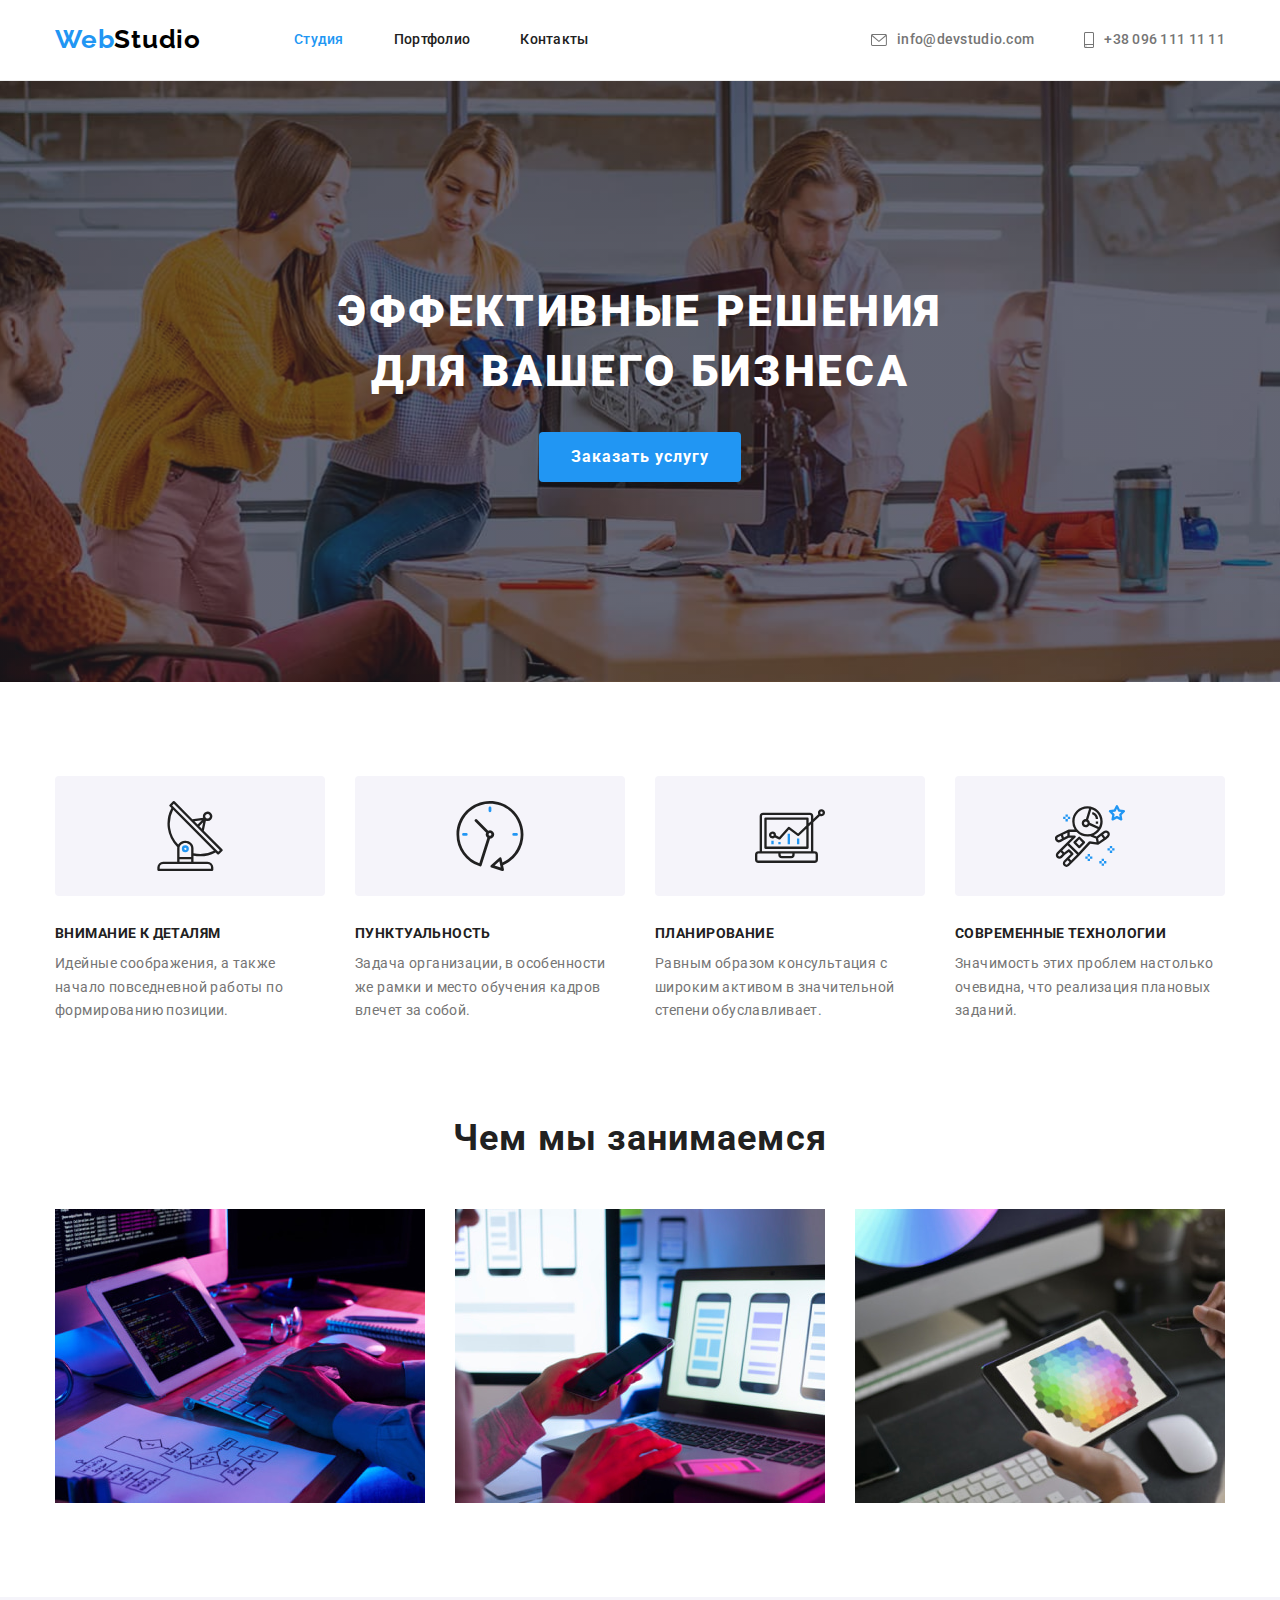
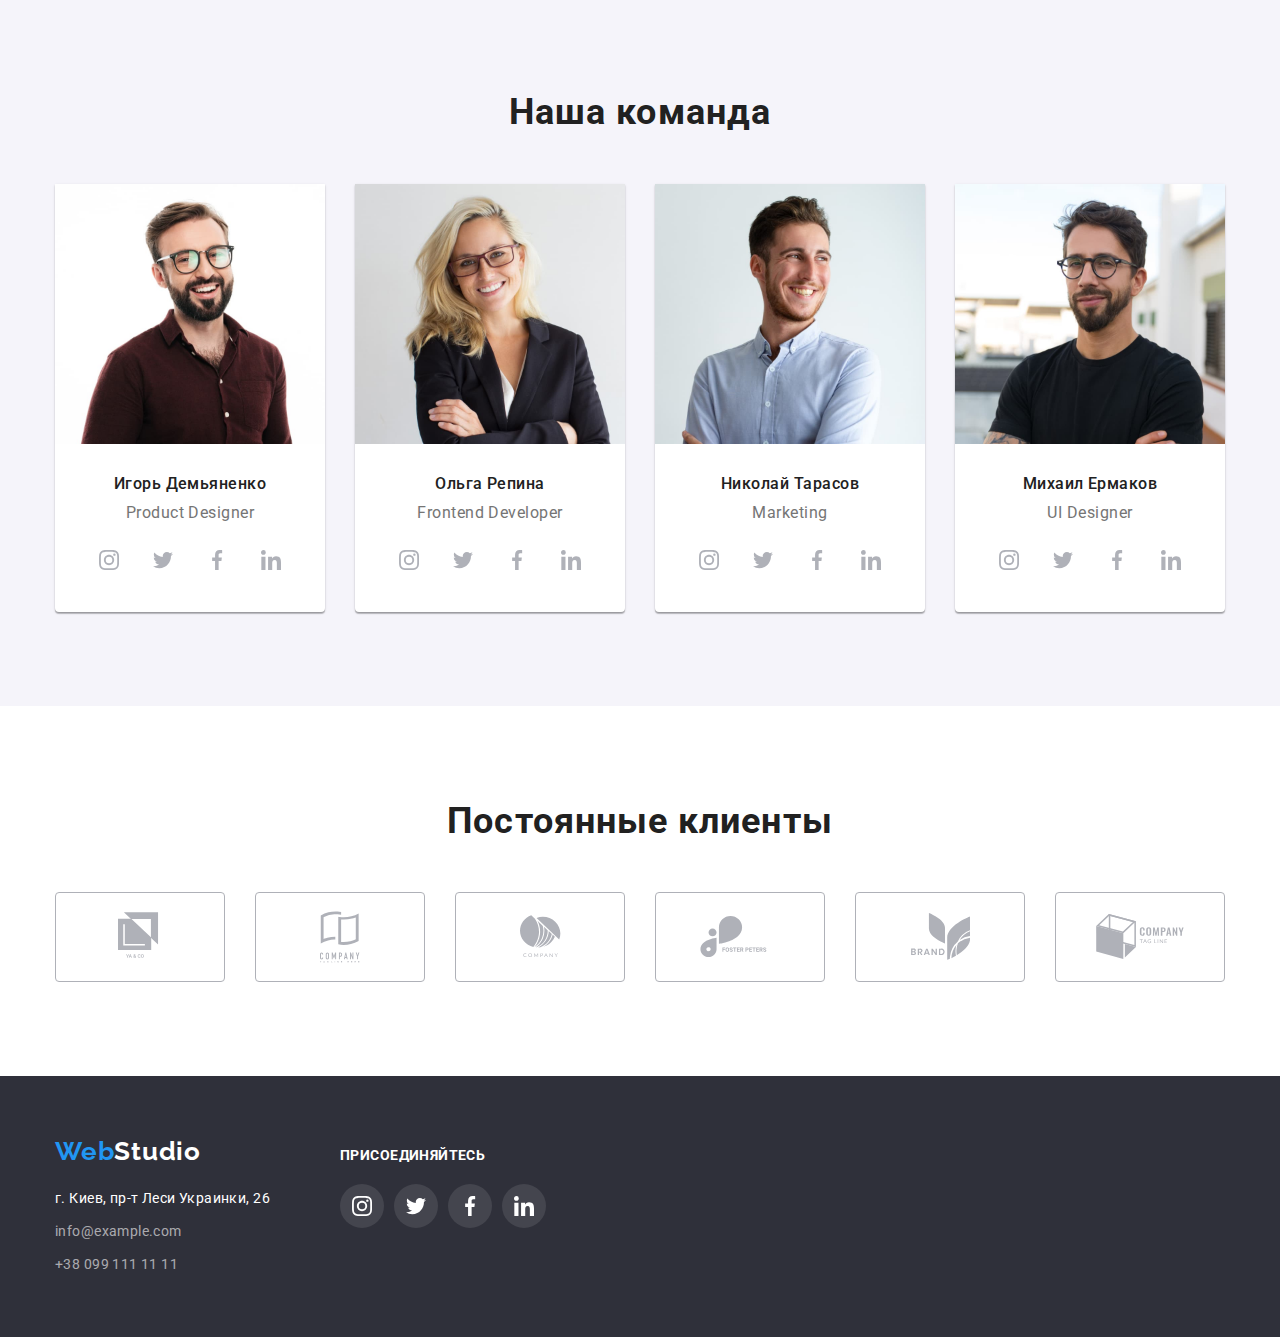
==== commit 848c64e5: "added footer social links" ====
--- a/index.html
+++ b/index.html
@@ -435,25 +435,76 @@
       </section>
     </main>
     <footer class="footer">
-      <div class="container">
-        <a class="logo footer-logo" href="./index.html"
-          >Web<span>Studio</span></a
-        >
-        <address class="address">
-          <p class="address-text">г. Киев, пр-т Леси Украинки, 26</p>
-          <ul class="address-list">
-            <li class="address-item">
-              <a class="address-link" href="malito:info@example.com"
-                >info@example.com</a
+      <div class="container footer-container">
+        <div class="footer-main">
+          <a class="logo footer-logo" href="./index.html"
+            >Web<span>Studio</span></a
+          >
+          <address class="address">
+            <p class="address-text">г. Киев, пр-т Леси Украинки, 26</p>
+            <ul class="address-list">
+              <li class="address-item">
+                <a class="address-link" href="malito:info@example.com"
+                  >info@example.com</a
+                >
+              </li>
+              <li class="address-item">
+                <a class="address-link" href="tel:+380991111111"
+                  >+38 099 111 11 11</a
+                >
+              </li>
+            </ul>
+          </address>
+        </div>
+        <div class="footer-follow">
+          <h2 class="footer-follow-title">присоединяйтесь</h2>
+          <ul class="footer-social-list">
+            <li class="footer-social-item">
+              <a
+                href="https://instagram.com"
+                class="footer-social-link"
+                target="_blank"
               >
-            </li>
-            <li class="address-item">
-              <a class="address-link" href="tel:+380991111111"
-                >+38 099 111 11 11</a
+                <svg class="footer-social-svg">
+                  <use href="./images/icons.svg#instagram"></use>
+                </svg>
+              </a>
+            </li>
+            <li class="footer-social-item">
+              <a
+                href="https://twitter.com"
+                class="footer-social-link"
+                target="_blank"
               >
+                <svg class="footer-social-svg">
+                  <use href="./images/icons.svg#twitter"></use>
+                </svg>
+              </a>
+            </li>
+            <li class="footer-social-item">
+              <a
+                href="https://facebook.com"
+                class="footer-social-link"
+                target="_blank"
+              >
+                <svg class="footer-social-svg">
+                  <use href="./images/icons.svg#facebook"></use>
+                </svg>
+              </a>
+            </li>
+            <li class="footer-social-item">
+              <a
+                href="https://linkedin.com"
+                class="footer-social-link"
+                target="_blank"
+              >
+                <svg class="footer-social-svg">
+                  <use href="./images/icons.svg#linkedin"></use>
+                </svg>
+              </a>
             </li>
           </ul>
-        </address>
+        </div>
       </div>
     </footer>
   </body>
--- a/css/styles.css
+++ b/css/styles.css
@@ -14,6 +14,7 @@
   --border-color-works: #eeeeee;
   --team-svg-color: #afb1b8;
   --team-svg-white-color: #ffffff;
+  --footer-social-trnsp-white: rgba(255, 255, 255, 0.1);
 }
 
 h1,
@@ -174,6 +175,15 @@
   padding-bottom: 60px;
 }
 
+.footer-container {
+  display: flex;
+  align-items: baseline;
+}
+
+.footer-main {
+  margin-right: 70px;
+}
+
 .footer-logo {
   display: block;
   margin-bottom: 20px;
@@ -206,6 +216,46 @@
 .address-link:hover,
 .address-link:focus {
   color: var(--accent-color);
+}
+
+.footer-follow-title {
+  margin-bottom: 20px;
+
+  font-size: 14px;
+  line-height: 1.14;
+  letter-spacing: 0.03em;
+  text-transform: uppercase;
+  color: var(--white-text-color);
+}
+
+.footer-social-list {
+  display: flex;
+}
+
+.footer-social-item:not(:last-child) {
+  margin-right: 10px;
+}
+
+.footer-social-link {
+  display: flex;
+  justify-content: center;
+  align-items: center;
+  width: 44px;
+  height: 44px;
+
+  border-radius: 50%;
+  background-color: var(--footer-social-trnsp-white);
+}
+
+.footer-social-svg {
+  width: 20px;
+  height: 20px;
+  fill: var(--white-text-color);
+}
+
+.footer-social-link:hover,
+.footer-social-link:focus {
+  background-color: var(--accent-color);
 }
 
 /* СТУДИЯ */
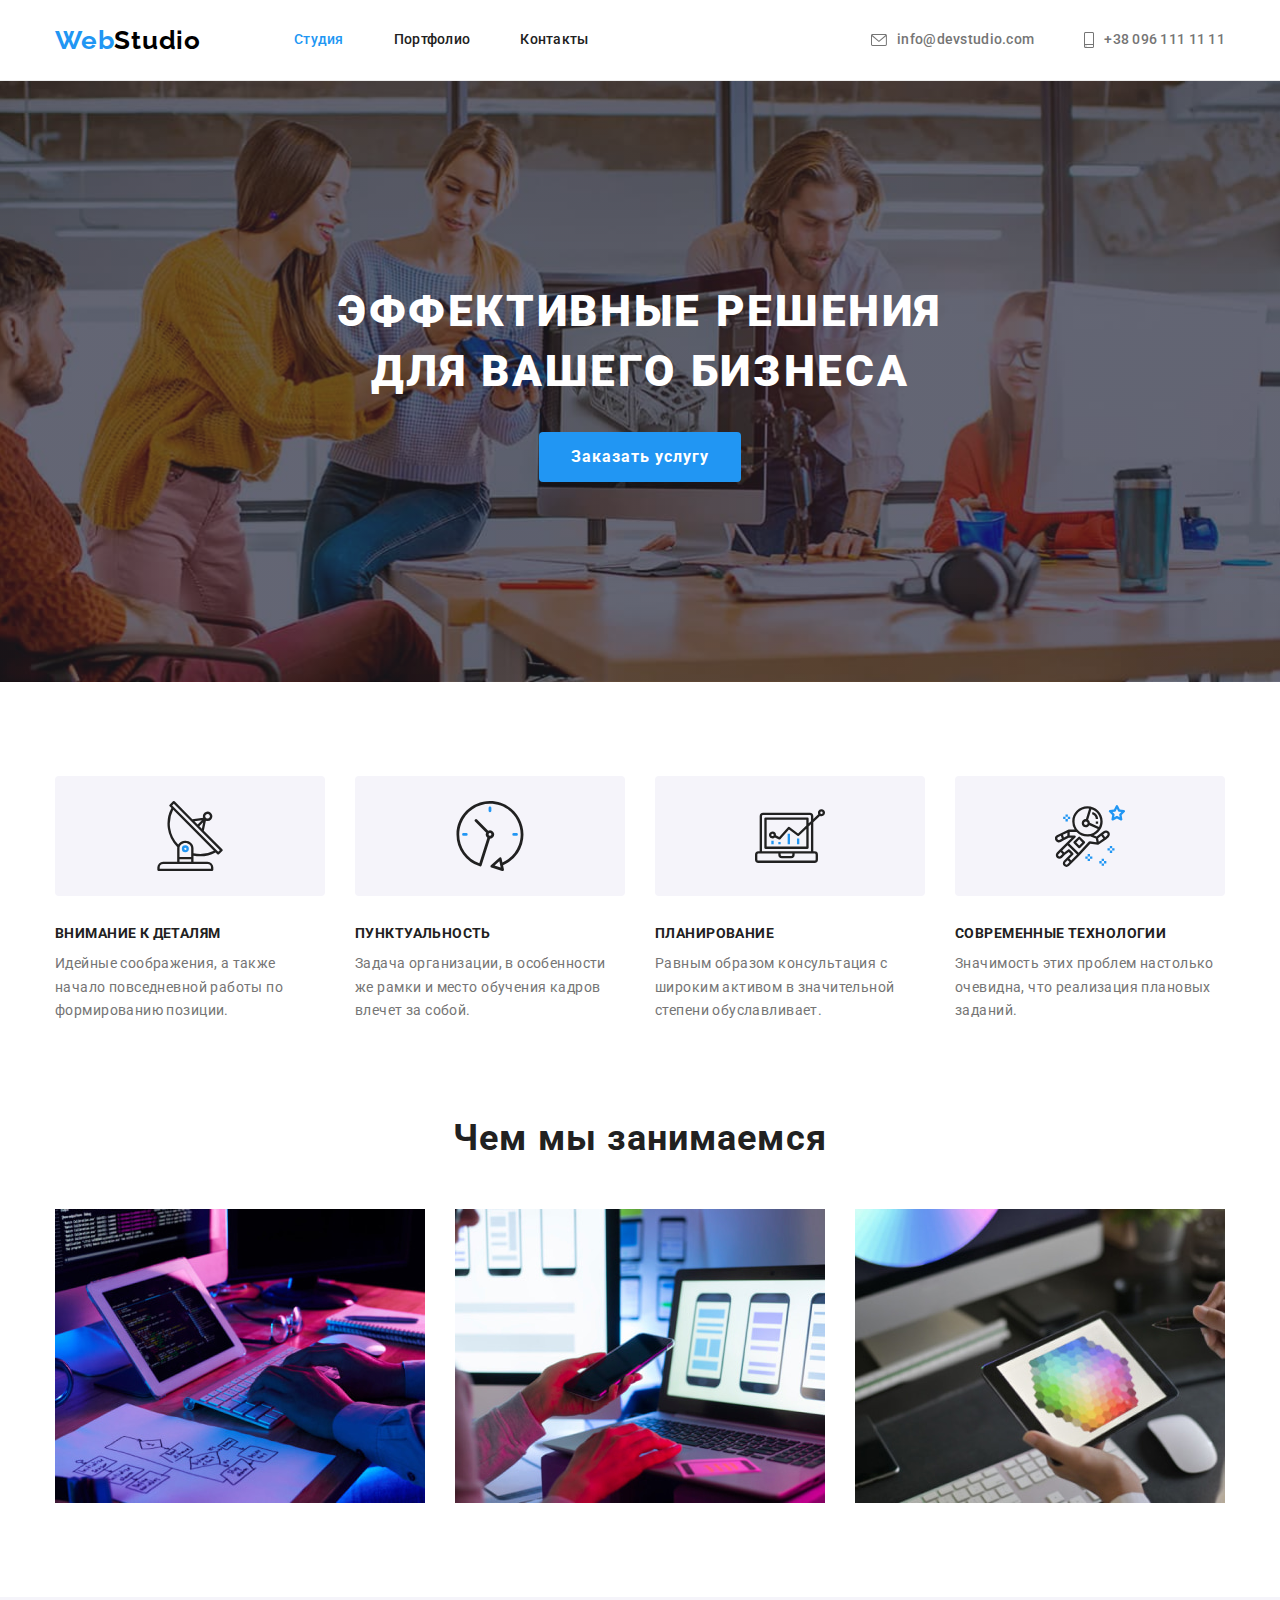
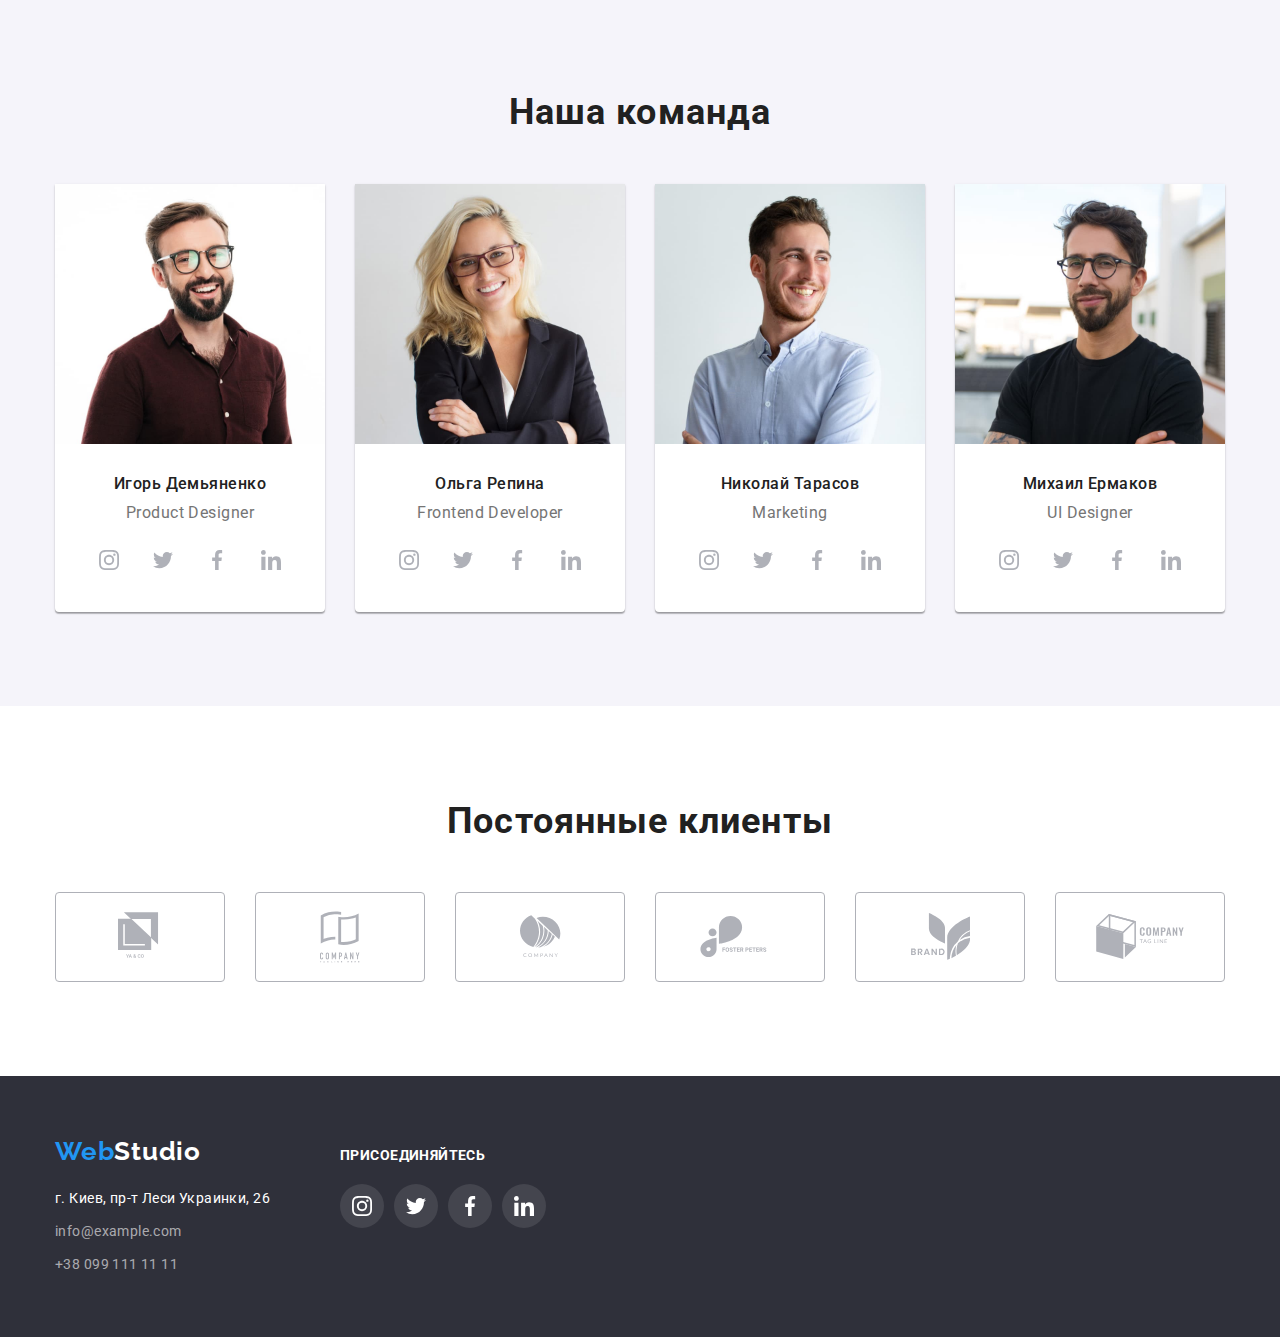
==== commit f338807d: "added size svg to html file" ====
--- a/index.html
+++ b/index.html
@@ -64,8 +64,8 @@
           <h2 class="visually-hidden">Наши Преимущества</h2>
           <ul class="benefits-list">
             <li class="benefits-item">
-              <div class="benefits-thumb">
-                <svg class="benefits-svg">
+              <div class="benefits-cover">
+                <svg class="benefits-svg" width="70" height="70">
                   <use href="./images/icons.svg#antenna"></use>
                 </svg>
               </div>
@@ -76,8 +76,8 @@
               </p>
             </li>
             <li class="benefits-item">
-              <div class="benefits-thumb">
-                <svg class="benefits-svg">
+              <div class="benefits-cover">
+                <svg class="benefits-svg" width="70" height="70">
                   <use href="./images/icons.svg#clock"></use>
                 </svg>
               </div>
@@ -88,8 +88,8 @@
               </p>
             </li>
             <li class="benefits-item">
-              <div class="benefits-thumb">
-                <svg class="benefits-svg">
+              <div class="benefits-cover">
+                <svg class="benefits-svg" width="70" height="70">
                   <use href="./images/icons.svg#diagram"></use>
                 </svg>
               </div>
@@ -100,8 +100,8 @@
               </p>
             </li>
             <li class="benefits-item">
-              <div class="benefits-thumb">
-                <svg class="benefits-svg">
+              <div class="benefits-cover">
+                <svg class="benefits-svg" width="70" height="70">
                   <use href="./images/icons.svg#astronaut"></use>
                 </svg>
               </div>
@@ -166,7 +166,7 @@
                       class="team-social-link"
                       target="_blank"
                     >
-                      <svg class="team-social-svg">
+                      <svg class="team-social-svg" width="20" height="20">
                         <use href="./images/icons.svg#instagram"></use>
                       </svg>
                     </a>
@@ -177,7 +177,7 @@
                       class="team-social-link"
                       target="_blank"
                     >
-                      <svg class="team-social-svg">
+                      <svg class="team-social-svg" width="20" height="20">
                         <use href="./images/icons.svg#twitter"></use>
                       </svg>
                     </a>
@@ -188,7 +188,7 @@
                       class="team-social-link"
                       target="_blank"
                     >
-                      <svg class="team-social-svg">
+                      <svg class="team-social-svg" width="20" height="20">
                         <use href="./images/icons.svg#facebook"></use>
                       </svg>
                     </a>
@@ -199,7 +199,7 @@
                       class="team-social-link"
                       target="_blank"
                     >
-                      <svg class="team-social-svg">
+                      <svg class="team-social-svg" width="20" height="20">
                         <use href="./images/icons.svg#linkedin"></use>
                       </svg>
                     </a>
@@ -224,7 +224,7 @@
                       class="team-social-link"
                       target="_blank"
                     >
-                      <svg class="team-social-svg">
+                      <svg class="team-social-svg" width="20" height="20">
                         <use href="./images/icons.svg#instagram"></use>
                       </svg>
                     </a>
@@ -235,7 +235,7 @@
                       class="team-social-link"
                       target="_blank"
                     >
-                      <svg class="team-social-svg">
+                      <svg class="team-social-svg" width="20" height="20">
                         <use href="./images/icons.svg#twitter"></use>
                       </svg>
                     </a>
@@ -246,7 +246,7 @@
                       class="team-social-link"
                       target="_blank"
                     >
-                      <svg class="team-social-svg">
+                      <svg class="team-social-svg" width="20" height="20">
                         <use href="./images/icons.svg#facebook"></use>
                       </svg>
                     </a>
@@ -257,7 +257,7 @@
                       class="team-social-link"
                       target="_blank"
                     >
-                      <svg class="team-social-svg">
+                      <svg class="team-social-svg" width="20" height="20">
                         <use href="./images/icons.svg#linkedin"></use>
                       </svg>
                     </a>
@@ -282,7 +282,7 @@
                       class="team-social-link"
                       target="_blank"
                     >
-                      <svg class="team-social-svg">
+                      <svg class="team-social-svg" width="20" height="20">
                         <use href="./images/icons.svg#instagram"></use>
                       </svg>
                     </a>
@@ -293,7 +293,7 @@
                       class="team-social-link"
                       target="_blank"
                     >
-                      <svg class="team-social-svg">
+                      <svg class="team-social-svg" width="20" height="20">
                         <use href="./images/icons.svg#twitter"></use>
                       </svg>
                     </a>
@@ -304,7 +304,7 @@
                       class="team-social-link"
                       target="_blank"
                     >
-                      <svg class="team-social-svg">
+                      <svg class="team-social-svg" width="20" height="20">
                         <use href="./images/icons.svg#facebook"></use>
                       </svg>
                     </a>
@@ -315,7 +315,7 @@
                       class="team-social-link"
                       target="_blank"
                     >
-                      <svg class="team-social-svg">
+                      <svg class="team-social-svg" width="20" height="20">
                         <use href="./images/icons.svg#linkedin"></use>
                       </svg>
                     </a>
@@ -340,7 +340,7 @@
                       class="team-social-link"
                       target="_blank"
                     >
-                      <svg class="team-social-svg">
+                      <svg class="team-social-svg" width="20" height="20">
                         <use href="./images/icons.svg#instagram"></use>
                       </svg>
                     </a>
@@ -351,7 +351,7 @@
                       class="team-social-link"
                       target="_blank"
                     >
-                      <svg class="team-social-svg">
+                      <svg class="team-social-svg" width="20" height="20">
                         <use href="./images/icons.svg#twitter"></use>
                       </svg>
                     </a>
@@ -362,7 +362,7 @@
                       class="team-social-link"
                       target="_blank"
                     >
-                      <svg class="team-social-svg">
+                      <svg class="team-social-svg" width="20" height="20">
                         <use href="./images/icons.svg#facebook"></use>
                       </svg>
                     </a>
@@ -373,7 +373,7 @@
                       class="team-social-link"
                       target="_blank"
                     >
-                      <svg class="team-social-svg">
+                      <svg class="team-social-svg" width="20" height="20">
                         <use href="./images/icons.svg#linkedin"></use>
                       </svg>
                     </a>
@@ -465,7 +465,7 @@
                 class="footer-social-link"
                 target="_blank"
               >
-                <svg class="footer-social-svg">
+                <svg class="footer-social-svg" width="20" height="20">
                   <use href="./images/icons.svg#instagram"></use>
                 </svg>
               </a>
@@ -476,7 +476,7 @@
                 class="footer-social-link"
                 target="_blank"
               >
-                <svg class="footer-social-svg">
+                <svg class="footer-social-svg" width="20" height="20">
                   <use href="./images/icons.svg#twitter"></use>
                 </svg>
               </a>
@@ -487,7 +487,7 @@
                 class="footer-social-link"
                 target="_blank"
               >
-                <svg class="footer-social-svg">
+                <svg class="footer-social-svg" width="20" height="20">
                   <use href="./images/icons.svg#facebook"></use>
                 </svg>
               </a>
@@ -498,7 +498,7 @@
                 class="footer-social-link"
                 target="_blank"
               >
-                <svg class="footer-social-svg">
+                <svg class="footer-social-svg" width="20" height="20">
                   <use href="./images/icons.svg#linkedin"></use>
                 </svg>
               </a>
--- a/css/styles.css
+++ b/css/styles.css
@@ -91,7 +91,7 @@
 .header-logo {
   margin-right: 93px;
   padding-top: 24px;
-  padding-bottom: 25px;
+  padding-bottom: 24px;
 }
 
 .header-logo span {
@@ -243,14 +243,14 @@
   width: 44px;
   height: 44px;
 
+  color: var(--white-text-color);
+
   border-radius: 50%;
   background-color: var(--footer-social-trnsp-white);
 }
 
 .footer-social-svg {
-  width: 20px;
-  height: 20px;
-  fill: var(--white-text-color);
+  fill: currentColor;
 }
 
 .footer-social-link:hover,
@@ -269,6 +269,7 @@
   text-align: center;
 
   background-color: var(--hero-bg-color);
+
   background-image: linear-gradient(
       to right,
       var(--hero-overlay-color),
@@ -313,7 +314,6 @@
 
 .benefits {
   padding-top: 94px;
-  padding-bottom: 94px;
 }
 
 .benefits-list {
@@ -329,7 +329,7 @@
   margin-left: 30px;
 }
 
-.benefits-thumb {
+.benefits-cover {
   margin-bottom: 30px;
   display: flex;
   justify-content: center;
@@ -341,11 +341,6 @@
   background-color: var(--secondary-bg-color);
 }
 
-.benefits-svg {
-  width: 70px;
-  height: 70px;
-}
-
 .benefits-item-title {
   margin-bottom: 10px;
 
@@ -364,6 +359,7 @@
 /* Чем мы занимаемся */
 
 .activities {
+  padding-top: 94px;
   padding-bottom: 94px;
 }
 
@@ -428,9 +424,9 @@
 
 .team-content {
   padding-top: 30px;
-  padding-right: 20px;
+  padding-right: 32px;
   padding-bottom: 30px;
-  padding-left: 20px;
+  padding-left: 32px;
 
   text-align: center;
 }
@@ -454,11 +450,7 @@
 
 .team-social {
   display: flex;
-  justify-content: center;
-}
-
-.team-social-item:not(:last-child) {
-  margin-right: 10px;
+  justify-content: space-between;
 }
 
 .team-social-link {
@@ -467,23 +459,18 @@
   align-items: center;
   width: 44px;
   height: 44px;
+  color: var(--team-svg-color);
   border-radius: 50%;
 }
 
 .team-social-svg {
-  width: 20px;
-  height: 20px;
-  fill: var(--team-svg-color);
+  fill: currentColor;
 }
 
 .team-social-link:hover,
 .team-social-link:focus {
+  color: var(--team-svg-white-color);
   background-color: var(--accent-color);
-}
-
-.team-social-link:hover .team-social-svg,
-.team-social-link:focus .team-social-svg {
-  fill: var(--team-svg-white-color);
 }
 
 /* Постоянные клиенты */
@@ -520,22 +507,20 @@
   width: 170px;
   height: 90px;
 
+  color: var(--team-svg-color);
+
   border-radius: 4px;
   border: 1px solid var(--team-svg-color);
 }
 
 .clients-svg {
-  fill: var(--team-svg-color);
+  fill: currentColor;
 }
 
 .clients-link:hover,
 .clients-link:focus {
+  color: var(--accent-color);
   border: 1px solid var(--accent-color);
-}
-
-.clients-link:hover .clients-svg,
-.clients-link:focus .clients-svg {
-  fill: var(--accent-color);
 }
 
 /* ПОРТФОЛИО */
@@ -579,6 +564,8 @@
 .filters-button:focus {
   background-color: var(--accent-color);
   color: var(--white-text-color);
+  box-shadow: 0px 3px 1px rgba(0, 0, 0, 0.1), 0px 1px 2px rgba(0, 0, 0, 0.08),
+    0px 2px 2px rgba(0, 0, 0, 0.12);
 }
 
 /* Наши работы */
@@ -594,6 +581,16 @@
   margin-top: 30px;
   margin-left: 30px;
   flex-basis: calc(100% / 3 - 30px);
+}
+
+.works-link {
+  display: block;
+}
+
+.works-link:hover,
+.works-link:focus {
+  box-shadow: 0px 1px 1px rgba(0, 0, 0, 0.12), 0px 4px 4px rgba(0, 0, 0, 0.06),
+    1px 4px 6px rgba(0, 0, 0, 0.16);
 }
 
 .works-content {
